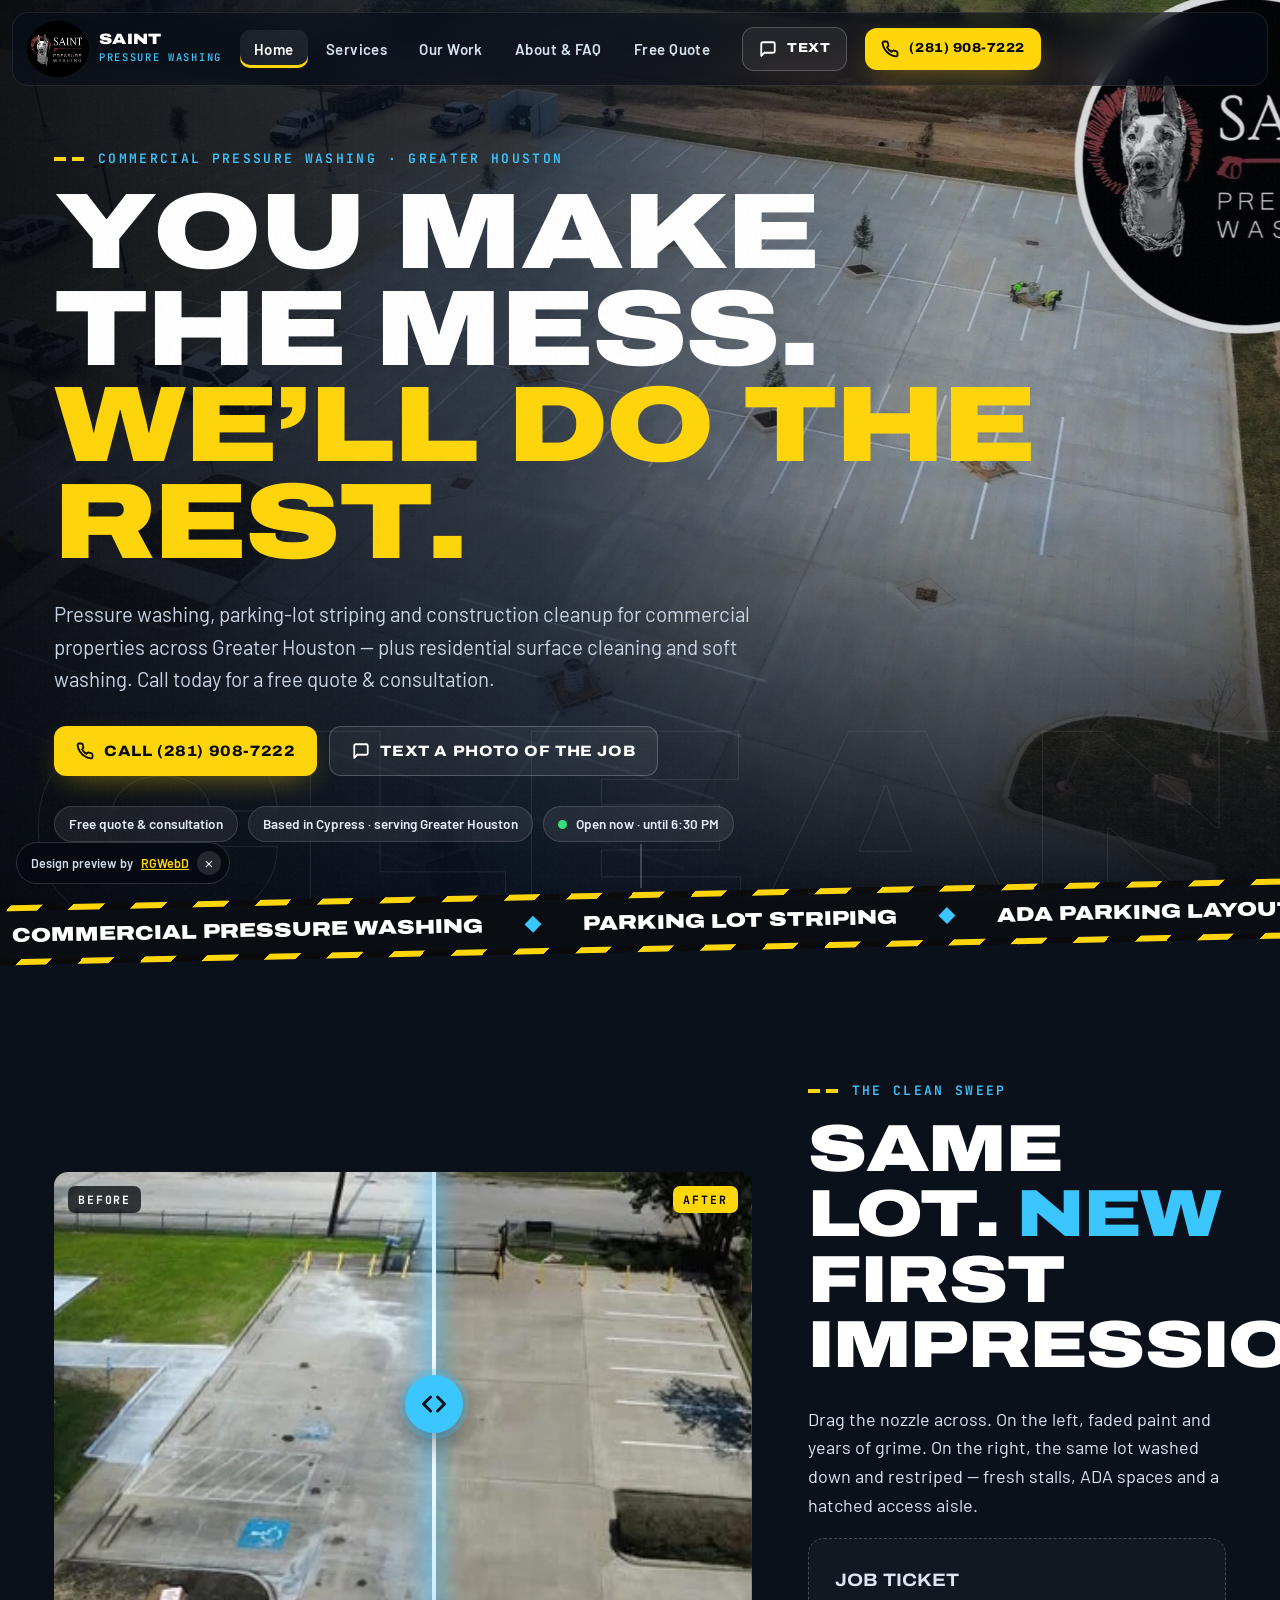
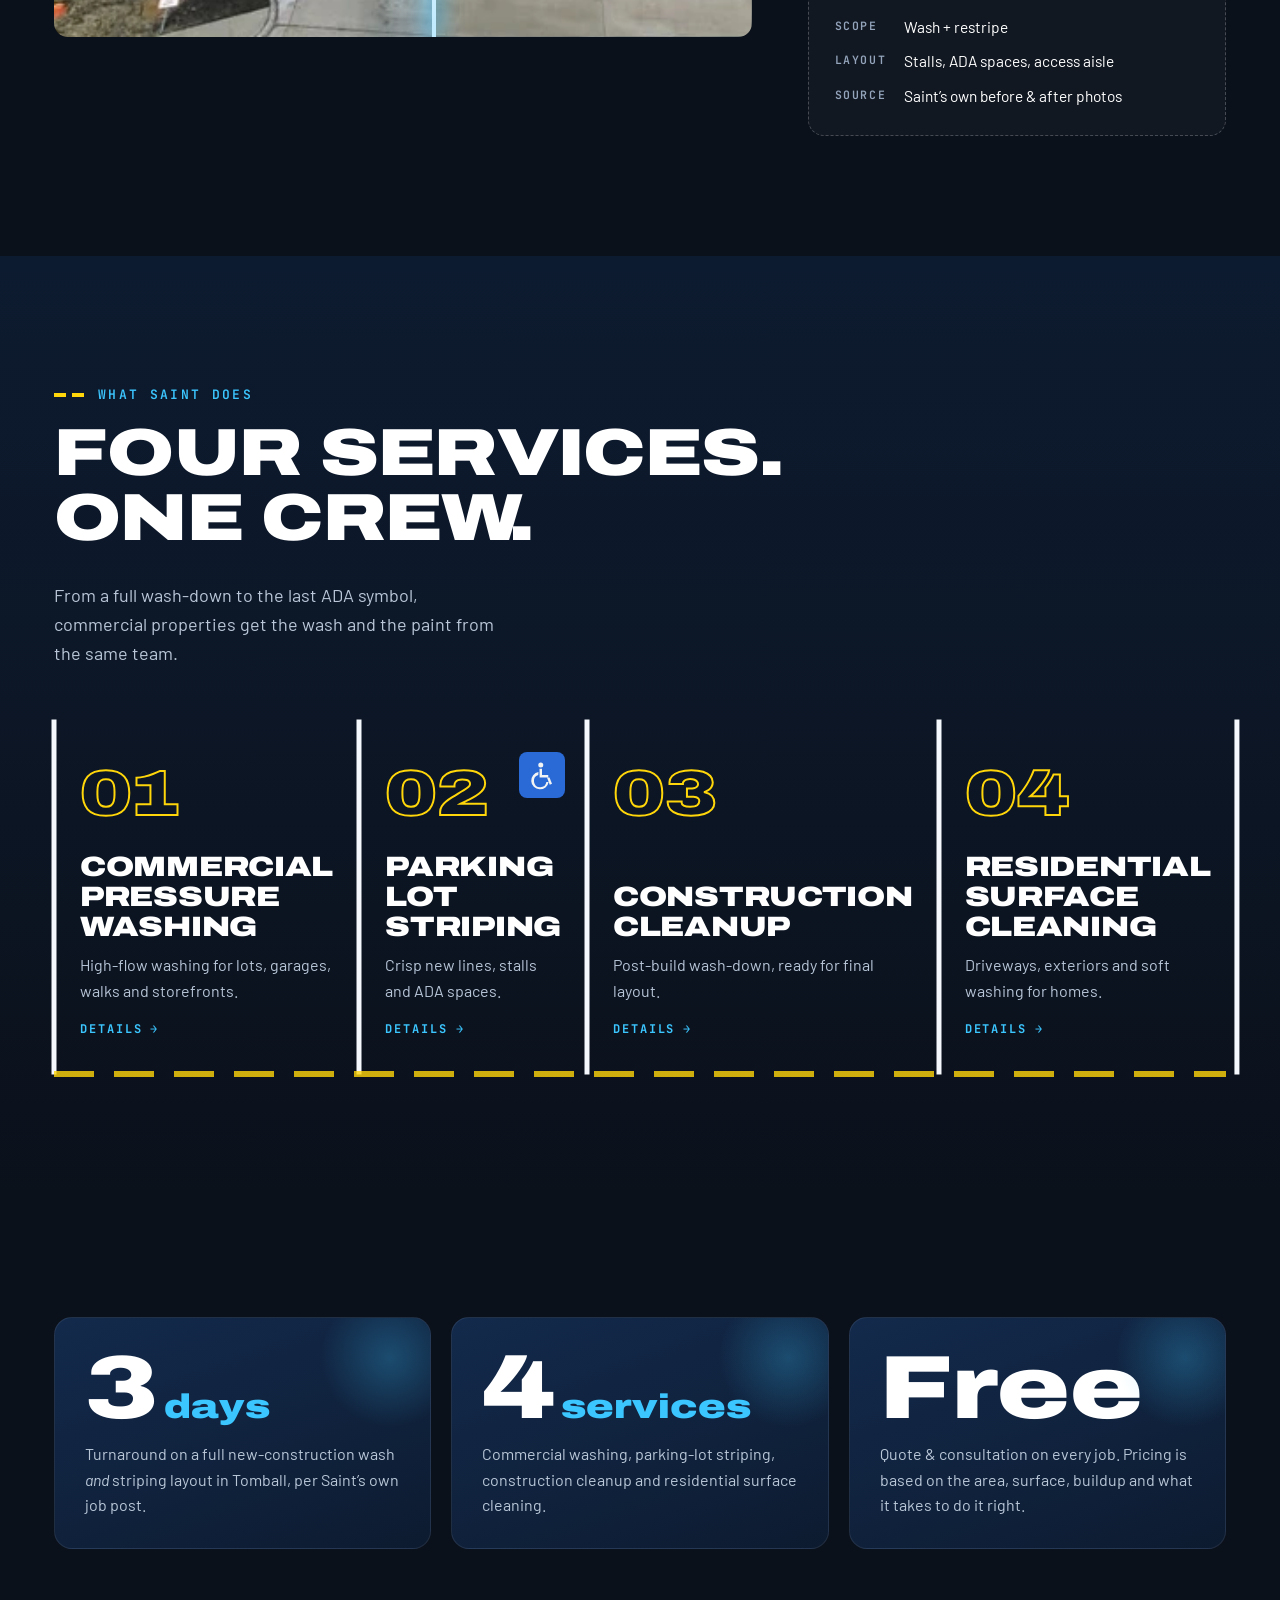
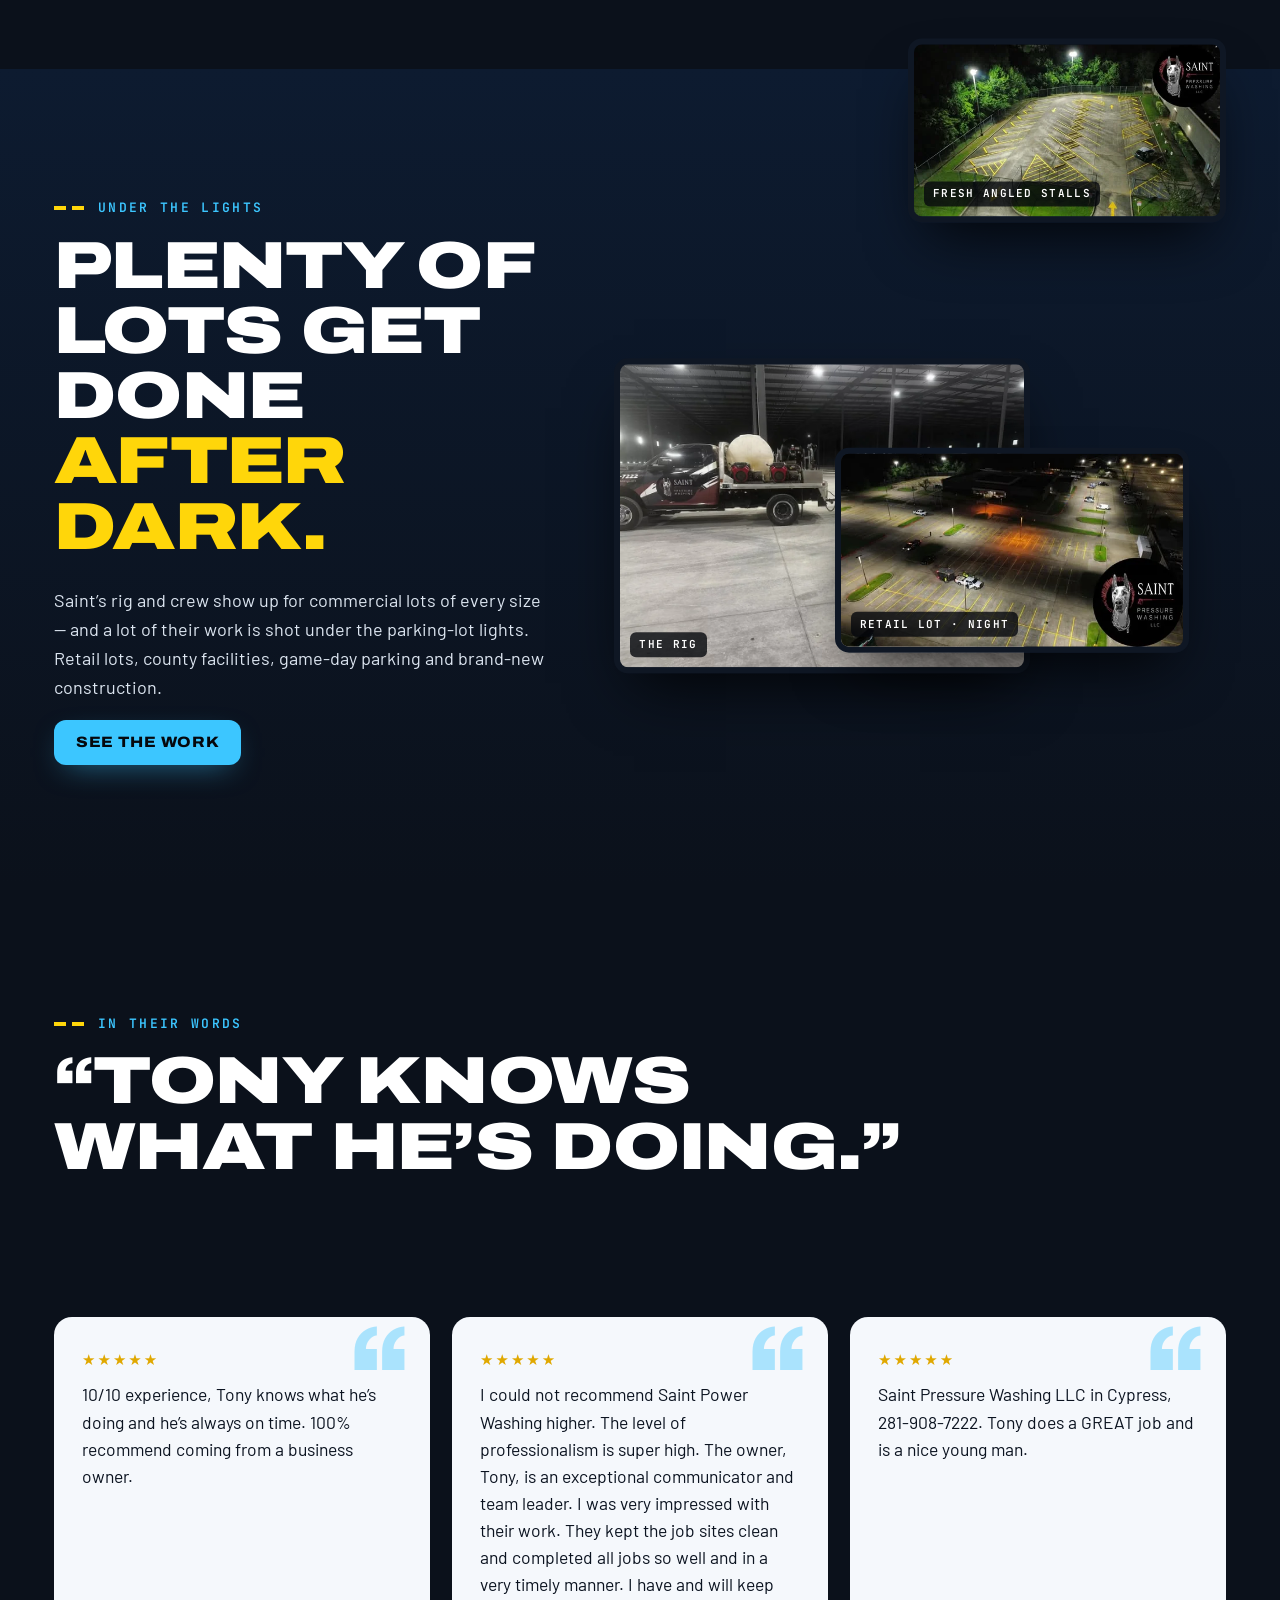
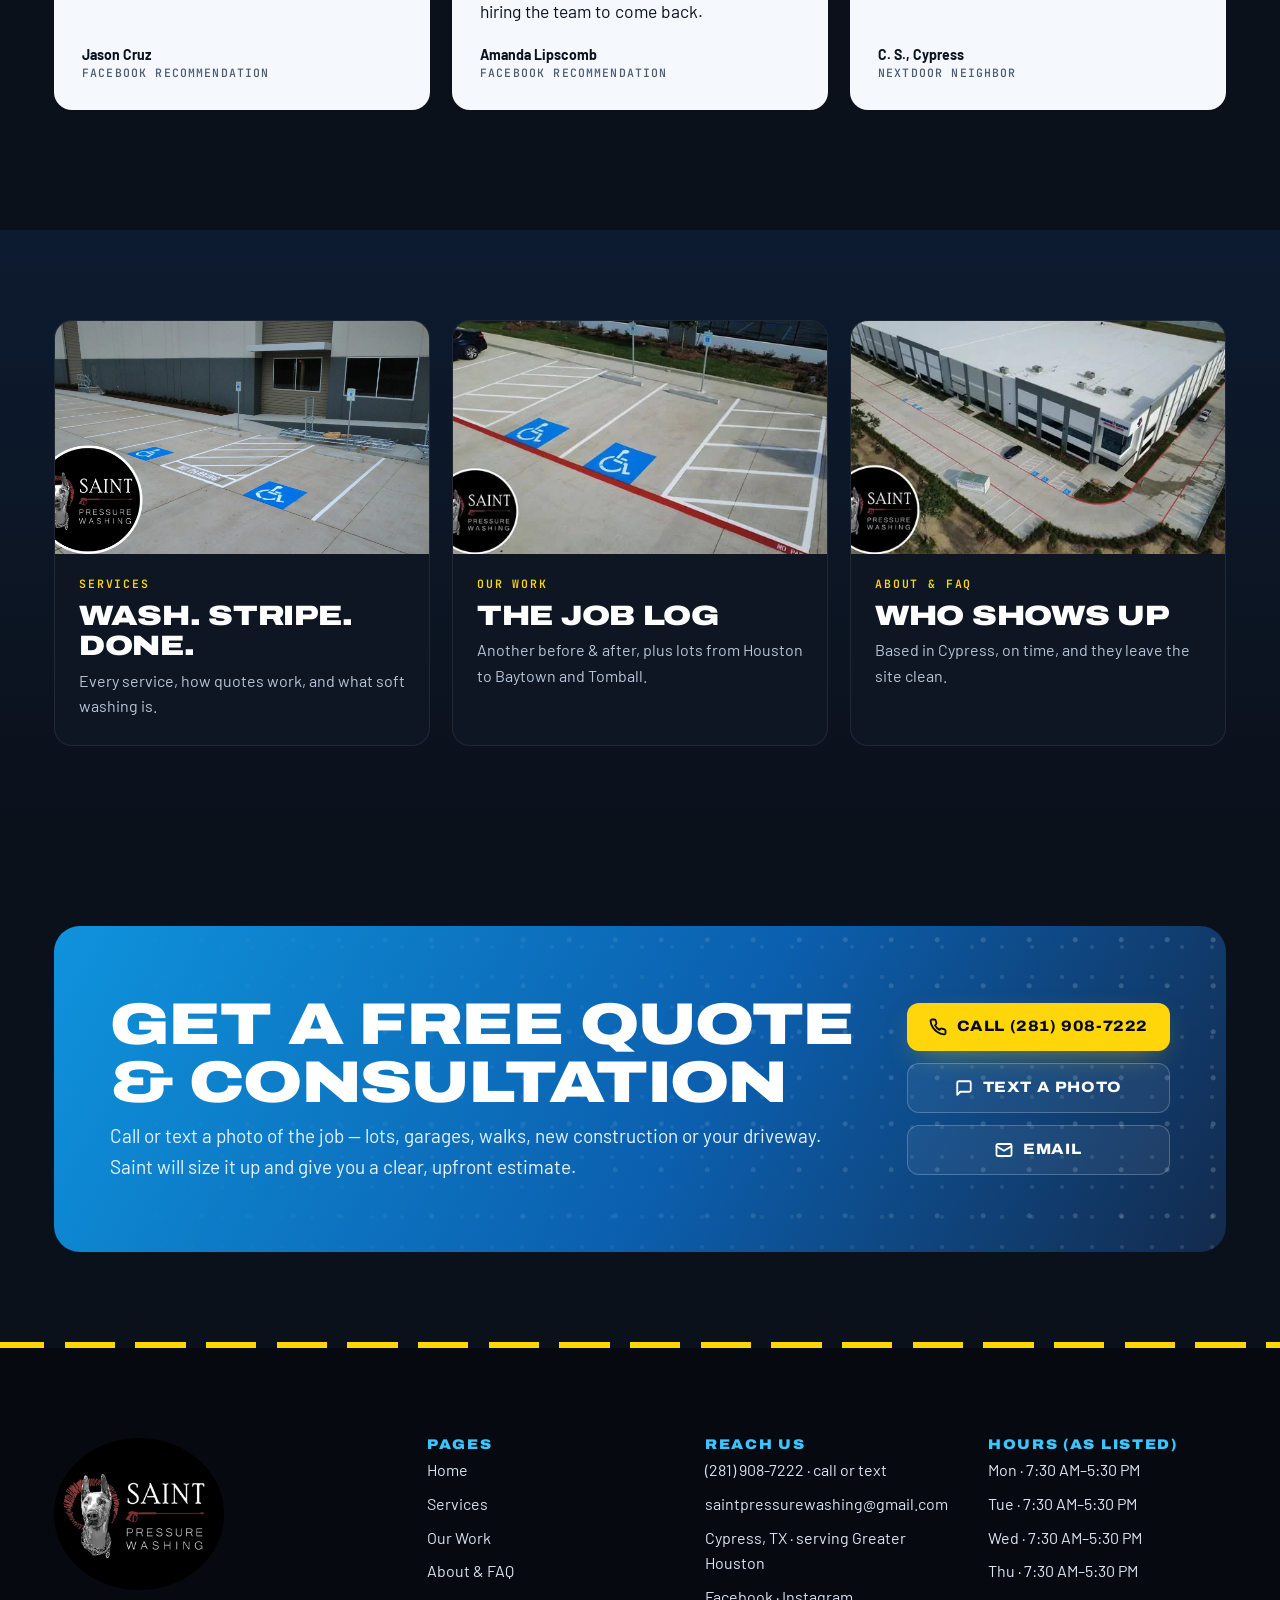
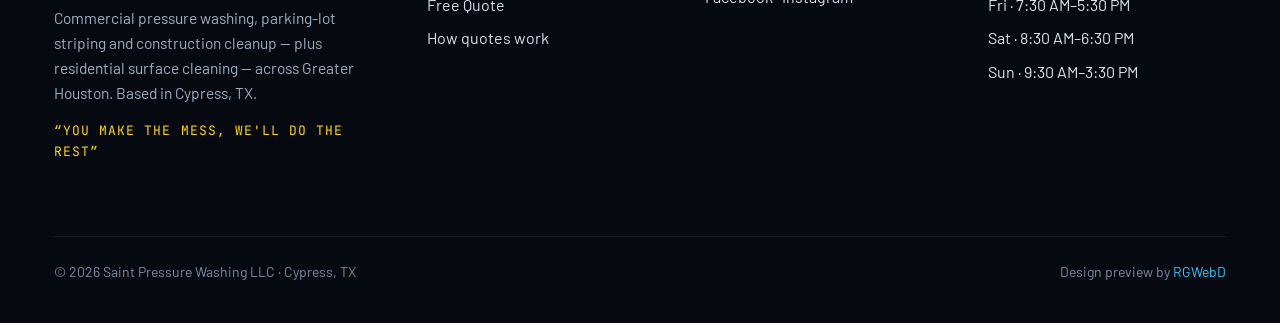
==== docs/index.html @ 238d4d47 "Saint Pressure Washing demo: generator, assets, first build" ====
<!doctype html><html lang="en" class="no-js"><head>
<meta charset="utf-8"><meta name="viewport" content="width=device-width,initial-scale=1,viewport-fit=cover">
<title>Saint Pressure Washing LLC | Commercial Pressure Washing &amp; Striping, Houston TX</title><meta name="description" content="Commercial pressure washing, parking lot striping, ADA layout and construction cleanup across Greater Houston — plus residential surface cleaning. Based in Cypress. Free quotes: (281) 908-7222.">
<link rel="canonical" href="https://rgwebd.github.io/saintpressurewashing/"><meta name="theme-color" content="#06090f">
<meta property="og:type" content="website"><meta property="og:site_name" content="Saint Pressure Washing LLC"><meta property="og:title" content="Saint Pressure Washing LLC | Commercial Pressure Washing &amp; Striping, Houston TX"><meta property="og:description" content="Commercial pressure washing, parking lot striping, ADA layout and construction cleanup across Greater Houston — plus residential surface cleaning. Based in Cypress. Free quotes: (281) 908-7222."><meta property="og:url" content="https://rgwebd.github.io/saintpressurewashing/"><meta property="og:image" content="https://rgwebd.github.io/saintpressurewashing/og.jpg"><meta property="og:image:width" content="1200"><meta property="og:image:height" content="630">
<meta name="twitter:card" content="summary_large_image"><meta name="twitter:title" content="Saint Pressure Washing LLC | Commercial Pressure Washing &amp; Striping, Houston TX"><meta name="twitter:description" content="Commercial pressure washing, parking lot striping, ADA layout and construction cleanup across Greater Houston — plus residential surface cleaning. Based in Cypress. Free quotes: (281) 908-7222."><meta name="twitter:image" content="https://rgwebd.github.io/saintpressurewashing/og.jpg">
<link rel="icon" href="brand/favicon.ico" sizes="any"><link rel="icon" type="image/png" sizes="32x32" href="brand/favicon-32.png"><link rel="icon" type="image/png" sizes="192x192" href="brand/favicon-192.png"><link rel="apple-touch-icon" href="brand/favicon-180.png">
<link rel="preconnect" href="https://fonts.googleapis.com"><link rel="preconnect" href="https://fonts.gstatic.com" crossorigin>
<link href="https://fonts.googleapis.com/css2?family=Archivo:wdth,wght@112..125,700..900&family=Barlow:wght@400;500;600;700&family=JetBrains+Mono:wght@500;600;700;800&display=swap" rel="stylesheet">
<link rel="preload" as="image" href="img/hero-lot.webp" media="(min-width:601px)"><link rel="preload" as="image" href="img/hero-lot-m.webp" media="(max-width:600px)"><link rel="stylesheet" href="assets/site.css?v=1"><script type="application/ld+json">{"@context": "https://schema.org", "@type": "HomeAndConstructionBusiness", "@id": "https://rgwebd.github.io/saintpressurewashing/#business", "name": "Saint Pressure Washing LLC", "description": "Commercial pressure washing servicing the greater Houston area. Call today for a free quote & consultation!", "url": "https://rgwebd.github.io/saintpressurewashing/", "telephone": "+1-281-908-7222", "email": "saintpressurewashing@gmail.com", "slogan": "You make the mess, we'll do the rest", "image": "https://rgwebd.github.io/saintpressurewashing/og.jpg", "logo": "https://rgwebd.github.io/saintpressurewashing/brand/logo-badge-1200.png", "address": {"@type": "PostalAddress", "addressLocality": "Cypress", "addressRegion": "TX", "addressCountry": "US"}, "areaServed": [{"@type": "City", "name": "Houston"}, {"@type": "City", "name": "Cypress"}, {"@type": "City", "name": "Baytown"}, {"@type": "City", "name": "Tomball"}, {"@type": "AdministrativeArea", "name": "Greater Houston"}], "openingHoursSpecification": [{"@type": "OpeningHoursSpecification", "dayOfWeek": ["Monday", "Tuesday", "Wednesday", "Thursday", "Friday"], "opens": "07:30", "closes": "17:30"}, {"@type": "OpeningHoursSpecification", "dayOfWeek": ["Saturday"], "opens": "08:30", "closes": "18:30"}, {"@type": "OpeningHoursSpecification", "dayOfWeek": ["Sunday"], "opens": "09:30", "closes": "15:30"}], "sameAs": ["https://www.facebook.com/SaintPressureWashingLLC", "https://www.instagram.com/saintpressurewashing/", "https://saintpressurewashing.com", "https://nextdoor.com/pages/saint-pressure-washing-llc-cypress-tx/"], "hasOfferCatalog": {"@type": "OfferCatalog", "name": "Services", "itemListElement": [{"@type": "Offer", "itemOffered": {"@type": "Service", "name": "Commercial Pressure Washing", "description": "Commercial pressure washing uses specialized high-flow equipment at the right pressure to remove dirt, algae stains and contaminants — keeping a property clean, safe and professional-looking."}}, {"@type": "Offer", "itemOffered": {"@type": "Service", "name": "Parking Lot Striping", "description": "Parking lot striping applies clear, durable markings that improve traffic flow, maximize space and keep people safe. Proper striping boosts visibility, supports ADA compliance and keeps a property organized and professional."}}, {"@type": "Offer", "itemOffered": {"@type": "Service", "name": "Construction Cleanup", "description": "Post-construction cleaning removes the dust, debris and residue left after building or renovation work, so the site is safe, spotless and ready for the final ADA-compliant parking layout."}}, {"@type": "Offer", "itemOffered": {"@type": "Service", "name": "Residential Surface Cleaning", "description": "Residential pressure washing uses controlled high-pressure cleaning to remove dirt, mold and buildup from your home’s exterior — protecting surfaces and boosting curb appeal. For delicate surfaces, soft washing uses lower pressure with a cleaning agent."}}]}, "review": [{"@type": "Review", "author": {"@type": "Person", "name": "Jason Cruz"}, "reviewBody": "10/10 experience, Tony knows what he’s doing and he’s always on time. 100% recommend coming from a business owner.", "publisher": {"@type": "Organization", "name": "Facebook"}}, {"@type": "Review", "author": {"@type": "Person", "name": "Amanda Lipscomb"}, "reviewBody": "I could not recommend Saint Power Washing higher. The level of professionalism is super high. The owner, Tony, is an exceptional communicator and team leader. I was very impressed with their work. They kept the job sites clean and completed all jobs so well and in a very timely manner. I have and will keep hiring the team to come back.", "publisher": {"@type": "Organization", "name": "Facebook"}}, {"@type": "Review", "author": {"@type": "Person", "name": "C. S., Cypress"}, "reviewBody": "Saint Pressure Washing LLC in Cypress, 281-908-7222. Tony does a GREAT job and is a nice young man.", "publisher": {"@type": "Organization", "name": "Nextdoor"}}]}</script><script type="application/ld+json">{"@context": "https://schema.org", "@type": "BreadcrumbList", "itemListElement": [{"@type": "ListItem", "position": 1, "name": "Home", "item": "https://rgwebd.github.io/saintpressurewashing/"}]}</script>
</head><body>
<a class="skip" href="#main">Skip to content</a><div class="prog" aria-hidden="true"></div>
<header class="nav" role="banner">
<a class="brand" href="index.html" aria-label="Saint Pressure Washing LLC — home"><img src="brand/logo-badge-240.webp" width="240" height="215" alt="Saint Pressure Washing LLC logo"><span>Saint<small>Pressure Washing</small></span></a>
<nav aria-label="Main"><ul><li><a href="index.html" aria-current="page">Home</a></li><li><a href="services.html">Services</a></li><li><a href="work.html">Our Work</a></li><li><a href="about.html">About & FAQ</a></li><li><a href="contact.html">Free Quote</a></li></ul></nav>
<a class="btn ghost cta-n" href="sms:+12819087222"><svg viewBox="0 0 24 24" fill="none" stroke="currentColor" stroke-width="2.4" stroke-linecap="round" stroke-linejoin="round" aria-hidden="true"><path d="M21 15a2 2 0 0 1-2 2H7l-4 4V5a2 2 0 0 1 2-2h14a2 2 0 0 1 2 2z"/></svg>Text</a><a class="btn cta-n mag" href="tel:+12819087222"><svg viewBox="0 0 24 24" fill="none" stroke="currentColor" stroke-width="2.4" stroke-linecap="round" stroke-linejoin="round" aria-hidden="true"><path d="M22 16.9v3a2 2 0 0 1-2.2 2 19.8 19.8 0 0 1-8.6-3.1 19.5 19.5 0 0 1-6-6A19.8 19.8 0 0 1 2.1 4.2 2 2 0 0 1 4.1 2h3a2 2 0 0 1 2 1.7c.1.9.4 1.8.7 2.7a2 2 0 0 1-.5 2.1L8 9.8a16 16 0 0 0 6 6l1.3-1.3a2 2 0 0 1 2.1-.4c.9.3 1.8.6 2.7.7a2 2 0 0 1 1.7 2z"/></svg>(281) 908-7222</a>
<button class="burger" type="button" aria-label="Menu" aria-expanded="false" aria-controls="mmenu"><i></i><i></i><i></i></button>
</header>
<div class="mmenu" id="mmenu"><a class="ml" href="index.html">Home</a><a class="ml" href="services.html">Services</a><a class="ml" href="work.html">Our Work</a><a class="ml" href="about.html">About & FAQ</a><a class="ml" href="contact.html">Free Quote</a><div class="row"><a class="btn" href="tel:+12819087222"><svg viewBox="0 0 24 24" fill="none" stroke="currentColor" stroke-width="2.4" stroke-linecap="round" stroke-linejoin="round" aria-hidden="true"><path d="M22 16.9v3a2 2 0 0 1-2.2 2 19.8 19.8 0 0 1-8.6-3.1 19.5 19.5 0 0 1-6-6A19.8 19.8 0 0 1 2.1 4.2 2 2 0 0 1 4.1 2h3a2 2 0 0 1 2 1.7c.1.9.4 1.8.7 2.7a2 2 0 0 1-.5 2.1L8 9.8a16 16 0 0 0 6 6l1.3-1.3a2 2 0 0 1 2.1-.4c.9.3 1.8.6 2.7.7a2 2 0 0 1 1.7 2z"/></svg>Call (281) 908-7222</a><a class="btn ghost" href="sms:+12819087222"><svg viewBox="0 0 24 24" fill="none" stroke="currentColor" stroke-width="2.4" stroke-linecap="round" stroke-linejoin="round" aria-hidden="true"><path d="M21 15a2 2 0 0 1-2 2H7l-4 4V5a2 2 0 0 1 2-2h14a2 2 0 0 1 2 2z"/></svg>Text us</a></div></div>
<main id="main">
<div class="loader" aria-hidden="true"><svg viewBox="0 0 420 150"><line class="y" x1="10" y1="10" x2="10" y2="110" pathLength="1" style="animation-delay:0s"/><line x1="110" y1="10" x2="110" y2="110" pathLength="1" style="animation-delay:.12s"/><line x1="210" y1="10" x2="210" y2="110" pathLength="1" style="animation-delay:.24s"/><line x1="310" y1="10" x2="310" y2="110" pathLength="1" style="animation-delay:.36s"/><line class="y" x1="410" y1="10" x2="410" y2="110" pathLength="1" style="animation-delay:.48s"/><line class="y" x1="10" y1="110" x2="410" y2="110" pathLength="1" style="animation-delay:.6s"/><text x="210" y="146" text-anchor="middle">SAINT</text></svg></div>
<section class="hero" aria-label="Intro">
<div class="bg" aria-hidden="true"><div class="grime"><picture><source media="(max-width:600px)" srcset="img/hero-lot-m.webp"><img src="img/hero-lot.webp" width="2200" height="1238" alt="" fetchpriority="high"></picture></div>
<div class="clean"><picture><source media="(max-width:600px)" srcset="img/hero-lot-m.webp"><img src="img/hero-lot.webp" width="2200" height="1238" alt=""></picture></div><div class="washline"></div></div>
<div class="shade"></div><div class="bigtype" aria-hidden="true">CLEAN</div>
<div class="wrap in">
<span class="eyebrow">Commercial pressure washing · Greater Houston</span>
<h1 aria-label="You make the mess. We'll do the rest."><span class="jet" aria-hidden="true">You make</span><span class="jet" aria-hidden="true">the mess.</span><span class="jet y" aria-hidden="true">We’ll do the rest.</span></h1>
<p class="lede">Pressure washing, parking-lot striping and construction cleanup for commercial properties across Greater Houston — plus residential surface cleaning and soft washing. Call today for a free quote &amp; consultation.</p>
<div class="ctas"><a class="btn mag" href="tel:+12819087222"><svg viewBox="0 0 24 24" fill="none" stroke="currentColor" stroke-width="2.4" stroke-linecap="round" stroke-linejoin="round" aria-hidden="true"><path d="M22 16.9v3a2 2 0 0 1-2.2 2 19.8 19.8 0 0 1-8.6-3.1 19.5 19.5 0 0 1-6-6A19.8 19.8 0 0 1 2.1 4.2 2 2 0 0 1 4.1 2h3a2 2 0 0 1 2 1.7c.1.9.4 1.8.7 2.7a2 2 0 0 1-.5 2.1L8 9.8a16 16 0 0 0 6 6l1.3-1.3a2 2 0 0 1 2.1-.4c.9.3 1.8.6 2.7.7a2 2 0 0 1 1.7 2z"/></svg>Call (281) 908-7222</a><a class="btn ghost" href="sms:+12819087222"><svg viewBox="0 0 24 24" fill="none" stroke="currentColor" stroke-width="2.4" stroke-linecap="round" stroke-linejoin="round" aria-hidden="true"><path d="M21 15a2 2 0 0 1-2 2H7l-4 4V5a2 2 0 0 1 2-2h14a2 2 0 0 1 2 2z"/></svg>Text a photo of the job</a></div>
<div class="chips"><span class="chip">Free quote &amp; consultation</span><span class="chip">Based in Cypress · serving Greater Houston</span><span class="chip" data-live><span class="dot"></span><span class="t">Hours as listed</span></span></div>
</div><div class="scrollcue" aria-hidden="true"></div></section>
<div class="tape" aria-hidden="true"><div class="track"><div class="run"><span>Commercial pressure washing</span><span>Parking lot striping</span><span>ADA parking layout</span><span>Construction cleanup</span><span>Soft washing</span><span>Free quote & consultation</span></div><div class="run"><span>Commercial pressure washing</span><span>Parking lot striping</span><span>ADA parking layout</span><span>Construction cleanup</span><span>Soft washing</span><span>Free quote & consultation</span></div></div></div>

<section class="sec"><div class="wrap sweep">
<div class="rv"><div class="ba" style="--p:50%">
<img src="img/sweep-lot-before.webp" width="396" height="264" alt="Before: faded stalls and grimy concrete on a fenced lot" loading="lazy">
<img class="after" src="img/sweep-lot-after.webp" width="396" height="264" alt="After: the same lot washed, with crisp new white stalls, ADA spaces and a hatched aisle" loading="lazy">
<div class="spray" aria-hidden="true"></div><div class="bar" aria-hidden="true"></div><span class="knob" aria-hidden="true"><svg viewBox="0 0 24 24" fill="none" stroke="currentColor" stroke-width="2.6" stroke-linecap="round" stroke-linejoin="round" aria-hidden="true"><path d="m9 6-6 6 6 6M15 6l6 6-6 6"/></svg></span>
<span class="lab l">Before</span><span class="lab r">After</span>
<input type="range" min="0" max="100" value="50" step="1" aria-label="Drag to wash: slide to compare before and after">
</div></div>
<div class="rv d2"><span class="eyebrow">The clean sweep</span><h2>Same lot. <span class="b">New</span> first impression.</h2>
<p>Drag the nozzle across. On the left, faded paint and years of grime. On the right, the same lot washed down and restriped — fresh stalls, ADA spaces and a hatched access aisle.</p>
<div class="ticket"><strong style="font-family:var(--fd);font-stretch:112%;text-transform:uppercase">Job ticket</strong><dl><dt>Scope</dt><dd>Wash + restripe</dd><dt>Layout</dt><dd>Stalls, ADA spaces, access aisle</dd><dt>Source</dt><dd>Saint’s own before &amp; after photos</dd></dl></div>
</div></div></section>

<section class="sec alt"><div class="wrap"><div class="head"><div class="rv"><span class="eyebrow">What Saint does</span><h2>Four services. One crew.</h2></div><p class="rv d1">From a full wash-down to the last ADA symbol, commercial properties get the wash and the paint from the same team.</p></div>
<div class="stalls"><a class="stall" href="services.html#commercial-pressure-washing"><svg class="lines" aria-hidden="true" preserveAspectRatio="none"><line x1="0" y1="0" x2="0" y2="100%" pathLength="1"/></svg>
<span class="no">01</span><h3>Commercial Pressure Washing</h3><p>High-flow washing for lots, garages, walks and storefronts.</p><span class="go">Details</span></a><a class="stall ada" href="services.html#parking-lot-striping"><svg class="lines" aria-hidden="true" preserveAspectRatio="none"><line x1="0" y1="0" x2="0" y2="100%" pathLength="1"/></svg>
<span class="sym"><svg viewBox="0 0 24 24" fill="#fff" aria-hidden="true"><circle cx="11" cy="4" r="2"/><path d="M10 7h2v5h5v2h-6.9zM9.2 9.6 9 12a5 5 0 1 0 6.5 5.6l1.8 0A7 7 0 1 1 9.2 9.6z"/><path d="M16 14h2l2 5-1.8.7z"/></svg></span><span class="no">02</span><h3>Parking Lot Striping</h3><p>Crisp new lines, stalls and ADA spaces.</p><span class="go">Details</span></a><a class="stall" href="services.html#construction-cleanup"><svg class="lines" aria-hidden="true" preserveAspectRatio="none"><line x1="0" y1="0" x2="0" y2="100%" pathLength="1"/></svg>
<span class="no">03</span><h3>Construction Cleanup</h3><p>Post-build wash-down, ready for final layout.</p><span class="go">Details</span></a><a class="stall" href="services.html#residential-surface-cleaning"><svg class="lines" aria-hidden="true" preserveAspectRatio="none"><line x1="0" y1="0" x2="0" y2="100%" pathLength="1"/><line x1="100%" y1="0" x2="100%" y2="100%" pathLength="1"/></svg>
<span class="no">04</span><h3>Residential Surface Cleaning</h3><p>Driveways, exteriors and soft washing for homes.</p><span class="go">Details</span></a></div><div class="stallbar" aria-hidden="true"></div></div></section>

<section class="sec"><div class="wrap"><div class="nums">
<div class="num rv"><b><span data-count="3">3</span><small>days</small></b><p>Turnaround on a full new-construction wash <em>and</em> striping layout in Tomball, per Saint’s own job post.</p></div>
<div class="num rv d1"><b><span data-count="4">4</span><small>services</small></b><p>Commercial washing, parking-lot striping, construction cleanup and residential surface cleaning.</p></div>
<div class="num rv d2"><b>Free</b><p>Quote &amp; consultation on every job. Pricing is based on the area, surface, buildup and what it takes to do it right.</p></div>
</div></div></section>

<section class="sec alt"><div class="wrap night">
<div class="rv"><span class="eyebrow">Under the lights</span><h2>Plenty of lots get done <span class="y">after dark.</span></h2><p>Saint’s rig and crew show up for commercial lots of every size — and a lot of their work is shot under the parking-lot lights. Retail lots, county facilities, game-day parking and brand-new construction.</p>
<a class="btn water" href="work.html">See the work</a></div>
<div class="collage">
<figure class="c2 rv" data-px=".05"><img src="img/f05.webp" width="590" height="332" alt="Fenced lot at night with fresh yellow angled stalls" loading="lazy" decoding="async"><figcaption>Fresh angled stalls</figcaption></figure>
<figure class="c1 rv d1" data-px="-.04"><img src="img/rig-night.webp" width="960" height="720" alt="Saint’s flatbed rig with water tanks and equipment, parked on concrete at night" loading="lazy" decoding="async"><figcaption>The rig</figcaption></figure>
<figure class="c3 rv d2" data-px=".03"><img src="img/f01.webp" width="590" height="332" alt="A large commercial lot under the lights at night, newly striped in yellow" loading="lazy" decoding="async"><figcaption>Retail lot · night</figcaption></figure>
</div></div></section>

<section class="sec"><div class="wrap"><div class="head"><div class="rv"><span class="eyebrow">In their words</span><h2>“Tony knows what he’s doing.”</h2></div><p class="rv d1">Word for word from Saint’s Facebook recommendations and a Cypress neighbor on Nextdoor.</p></div><div class="quotes"><figure class="quote rv d0"><div class="st" aria-hidden="true">★★★★★</div><blockquote>10/10 experience, Tony knows what he’s doing and he’s always on time. 100% recommend coming from a business owner.</blockquote><figcaption>Jason Cruz<span>Facebook recommendation</span></figcaption></figure><figure class="quote rv d1"><div class="st" aria-hidden="true">★★★★★</div><blockquote>I could not recommend Saint Power Washing higher. The level of professionalism is super high. The owner, Tony, is an exceptional communicator and team leader. I was very impressed with their work. They kept the job sites clean and completed all jobs so well and in a very timely manner. I have and will keep hiring the team to come back.</blockquote><figcaption>Amanda Lipscomb<span>Facebook recommendation</span></figcaption></figure><figure class="quote rv d2"><div class="st" aria-hidden="true">★★★★★</div><blockquote>Saint Pressure Washing LLC in Cypress, 281-908-7222. Tony does a GREAT job and is a nice young man.</blockquote><figcaption>C. S., Cypress<span>Nextdoor neighbor</span></figcaption></figure></div></div></section>

<section class="sec tight alt"><div class="wrap"><div class="teasers">
<a class="tcard tilt rv" href="services.html"><div class="ph"><img src="img/ada-stripes.webp" width="1600" height="900" alt="Fresh ADA parking layout" loading="lazy" decoding="async"></div><div class="tx"><span class="k">Services</span><h3>Wash. Stripe. Done.</h3><p>Every service, how quotes work, and what soft washing is.</p></div></a>
<a class="tcard tilt rv d1" href="work.html"><div class="ph"><img src="img/f17.webp" width="590" height="331" alt="ADA spaces and fire lane from above" loading="lazy" decoding="async"></div><div class="tx"><span class="k">Our work</span><h3>The job log</h3><p>Another before &amp; after, plus lots from Houston to Baytown and Tomball.</p></div></a>
<a class="tcard tilt rv d2" href="about.html"><div class="ph"><img src="img/f16.webp" width="590" height="331" alt="Aerial view of a new warehouse lot with fresh striping" loading="lazy" decoding="async"></div><div class="tx"><span class="k">About &amp; FAQ</span><h3>Who shows up</h3><p>Based in Cypress, on time, and they leave the site clean.</p></div></a>
</div></div></section>
<section class="sec tight"><div class="wrap"><div class="cta rv"><div class="drops" aria-hidden="true"></div>
<div><h2>Get a free quote & consultation</h2><p>Call or text a photo of the job — lots, garages, walks, new construction or your driveway. Saint will size it up and give you a clear, upfront estimate.</p></div>
<div class="ctas"><a class="btn mag" href="tel:+12819087222"><svg viewBox="0 0 24 24" fill="none" stroke="currentColor" stroke-width="2.4" stroke-linecap="round" stroke-linejoin="round" aria-hidden="true"><path d="M22 16.9v3a2 2 0 0 1-2.2 2 19.8 19.8 0 0 1-8.6-3.1 19.5 19.5 0 0 1-6-6A19.8 19.8 0 0 1 2.1 4.2 2 2 0 0 1 4.1 2h3a2 2 0 0 1 2 1.7c.1.9.4 1.8.7 2.7a2 2 0 0 1-.5 2.1L8 9.8a16 16 0 0 0 6 6l1.3-1.3a2 2 0 0 1 2.1-.4c.9.3 1.8.6 2.7.7a2 2 0 0 1 1.7 2z"/></svg>Call (281) 908-7222</a><a class="btn ghost" href="sms:+12819087222"><svg viewBox="0 0 24 24" fill="none" stroke="currentColor" stroke-width="2.4" stroke-linecap="round" stroke-linejoin="round" aria-hidden="true"><path d="M21 15a2 2 0 0 1-2 2H7l-4 4V5a2 2 0 0 1 2-2h14a2 2 0 0 1 2 2z"/></svg>Text a photo</a><a class="btn ghost" href="mailto:saintpressurewashing@gmail.com?subject=Free%20quote%20request"><svg viewBox="0 0 24 24" fill="none" stroke="currentColor" stroke-width="2.4" stroke-linecap="round" stroke-linejoin="round" aria-hidden="true"><rect x="2" y="4" width="20" height="16" rx="2"/><path d="m22 7-10 6L2 7"/></svg>Email</a></div>
</div></div></section></main>
<footer><div class="wrap"><div class="fgrid">
<div><img class="flogo" src="brand/logo-badge-520.webp" width="520" height="466" alt="Saint Pressure Washing LLC logo" loading="lazy"><p>Commercial pressure washing, parking-lot striping and construction cleanup — plus residential surface cleaning — across Greater Houston. Based in Cypress, TX.</p><p class="y" style="font-family:var(--fm);font-size:13px;letter-spacing:.08em;text-transform:uppercase">“You make the mess, we&#x27;ll do the rest”</p></div>
<div><h4>Pages</h4><ul><li><a href="index.html">Home</a></li><li><a href="services.html">Services</a></li><li><a href="work.html">Our Work</a></li><li><a href="about.html">About & FAQ</a></li><li><a href="contact.html">Free Quote</a></li><li><a href="services.html#process">How quotes work</a></li></ul></div>
<div><h4>Reach us</h4><ul><li><a href="tel:+12819087222">(281) 908-7222</a> · call or text</li><li><a href="mailto:saintpressurewashing@gmail.com">saintpressurewashing@gmail.com</a></li><li>Cypress, TX · serving Greater Houston</li><li><a href="https://www.facebook.com/SaintPressureWashingLLC" target="_blank" rel="noopener">Facebook</a> · <a href="https://www.instagram.com/saintpressurewashing/" target="_blank" rel="noopener">Instagram</a></li></ul></div>
<div><h4>Hours (as listed)</h4><ul><li>Mon · 7:30 AM–5:30 PM</li><li>Tue · 7:30 AM–5:30 PM</li><li>Wed · 7:30 AM–5:30 PM</li><li>Thu · 7:30 AM–5:30 PM</li><li>Fri · 7:30 AM–5:30 PM</li><li>Sat · 8:30 AM–6:30 PM</li><li>Sun · 9:30 AM–3:30 PM</li></ul></div>
</div><div class="fbase"><span>© 2026 Saint Pressure Washing LLC · Cypress, TX</span><span>Design preview by <a href="https://github.com/RGWebD" target="_blank" rel="noopener">RGWebD</a></span></div></div></footer>
<div class="mbar" role="region" aria-label="Quick contact"><a class="btn" href="tel:+12819087222"><svg viewBox="0 0 24 24" fill="none" stroke="currentColor" stroke-width="2.4" stroke-linecap="round" stroke-linejoin="round" aria-hidden="true"><path d="M22 16.9v3a2 2 0 0 1-2.2 2 19.8 19.8 0 0 1-8.6-3.1 19.5 19.5 0 0 1-6-6A19.8 19.8 0 0 1 2.1 4.2 2 2 0 0 1 4.1 2h3a2 2 0 0 1 2 1.7c.1.9.4 1.8.7 2.7a2 2 0 0 1-.5 2.1L8 9.8a16 16 0 0 0 6 6l1.3-1.3a2 2 0 0 1 2.1-.4c.9.3 1.8.6 2.7.7a2 2 0 0 1 1.7 2z"/></svg>Call</a><a class="btn water" href="sms:+12819087222"><svg viewBox="0 0 24 24" fill="none" stroke="currentColor" stroke-width="2.4" stroke-linecap="round" stroke-linejoin="round" aria-hidden="true"><path d="M21 15a2 2 0 0 1-2 2H7l-4 4V5a2 2 0 0 1 2-2h14a2 2 0 0 1 2 2z"/></svg>Text a photo</a></div>
<div class="pill" role="note">Design preview by <a href="https://github.com/RGWebD" target="_blank" rel="noopener">RGWebD</a><button type="button" aria-label="Dismiss preview note">×</button></div>
<script>window.SPW_HOURS={"mo": [450, 1050], "tu": [450, 1050], "we": [450, 1050], "th": [450, 1050], "fr": [450, 1050], "sa": [510, 1110], "su": [570, 930]};</script>
<script src="assets/site.js?v=1" defer></script>
</body></html>
---- docs/assets/site.css ----
/* Saint Pressure Washing — demo by RGWebD. Asphalt / water-blue / striping-yellow */
:root{--ink:#06090f;--asph:#0b111b;--navy:#0d1b30;--navy2:#132a4c;--steel:#24364f;--water:#3cc6ff;--water2:#0f93dc;--mist:#bfeaff;--stripe:#ffd60a;--paint:#f5f8fc;--ada:#2b6fe0;--ox:#9b2f3a;--mute:#93a4bb;--txt:#dce5f0;
--fd:'Archivo',system-ui,sans-serif;--fb:'Barlow',system-ui,sans-serif;--fm:'JetBrains Mono',ui-monospace,monospace;--r:18px;--wrap:1220px}
*{box-sizing:border-box}html{scroll-behavior:smooth;-webkit-text-size-adjust:100%}
body{margin:0;background:var(--asph);color:var(--txt);font:400 18px/1.6 var(--fb);overflow-x:hidden}
img{max-width:100%;display:block;height:auto}a{color:inherit}
.wrap{max-width:var(--wrap);margin:0 auto;padding:0 24px}
.sr{position:absolute;width:1px;height:1px;overflow:hidden;clip:rect(0 0 0 0);white-space:nowrap}
.skip{position:absolute;left:-999px;top:8px;z-index:200;background:var(--stripe);color:#000;padding:10px 16px;border-radius:8px;font-weight:700}.skip:focus{left:8px}
:focus-visible{outline:3px solid var(--stripe);outline-offset:3px}
h1,h2,h3,h4{font-family:var(--fd);font-stretch:125%;font-weight:900;line-height:.98;letter-spacing:-.01em;margin:0 0 .4em;color:#fff;text-transform:uppercase}
h2{font-size:clamp(34px,5.2vw,68px)}h3{font-size:clamp(22px,2.2vw,28px);line-height:1.08}
p{margin:0 0 1em}
.eyebrow{font:600 13px/1.2 var(--fm);letter-spacing:.18em;text-transform:uppercase;color:var(--water);display:inline-flex;align-items:center;gap:10px;margin-bottom:18px}
.eyebrow:before{content:"";width:34px;height:4px;background:repeating-linear-gradient(90deg,var(--stripe) 0 12px,transparent 12px 18px)}
.lede{font-size:clamp(18px,1.6vw,21px);color:#c9d6e6;max-width:60ch}
.y{color:var(--stripe)}.b{color:var(--water)}
/* grain */
body:after{content:"";position:fixed;inset:0;pointer-events:none;z-index:90;opacity:.06;background-image:url("data:image/svg+xml,%3Csvg xmlns='http://www.w3.org/2000/svg' width='160' height='160'%3E%3Cfilter id='n'%3E%3CfeTurbulence baseFrequency='.85' numOctaves='3' stitchTiles='stitch'/%3E%3C/filter%3E%3Crect width='100%25' height='100%25' filter='url(%23n)'/%3E%3C/svg%3E")}
/* progress */
.prog{position:fixed;left:0;top:0;height:3px;width:100%;transform-origin:0 50%;transform:scaleX(0);background:linear-gradient(90deg,var(--water2),var(--water),var(--stripe));z-index:120}
/* nav */
.nav{position:fixed;inset:12px 12px auto;z-index:100;display:flex;align-items:center;gap:18px;padding:8px 10px 8px 14px;border-radius:16px;background:rgba(8,14,24,.55);backdrop-filter:blur(14px) saturate(1.3);-webkit-backdrop-filter:blur(14px) saturate(1.3);border:1px solid rgba(255,255,255,.09);transition:background .3s}
.nav.solid{background:rgba(6,10,17,.88)}
.brand{display:flex;align-items:center;gap:10px;text-decoration:none;min-width:0}
.brand img{width:62px;height:auto}
.brand span{font:900 15px/1 var(--fd);font-stretch:125%;text-transform:uppercase;letter-spacing:.02em;color:#fff}
.brand small{display:block;font:500 10.5px/1.3 var(--fm);letter-spacing:.16em;color:var(--water);margin-top:4px}
.nav ul{display:flex;gap:4px;list-style:none;margin:0 0 0 auto;padding:0}
.nav ul a{display:block;padding:10px 14px;border-radius:10px;text-decoration:none;font:600 15px var(--fb);letter-spacing:.03em;color:#d7e2ef}
.nav ul a:hover,.nav ul a[aria-current]{background:rgba(255,255,255,.07);color:#fff}
.nav ul a[aria-current]{box-shadow:inset 0 -3px 0 var(--stripe)}
.btn{--bg:var(--stripe);--fg:#05080d;display:inline-flex;align-items:center;justify-content:center;gap:10px;padding:15px 22px;border-radius:12px;background:var(--bg);color:var(--fg);font:800 15px/1 var(--fd);font-stretch:112%;text-transform:uppercase;letter-spacing:.04em;text-decoration:none;border:0;cursor:pointer;transition:transform .25s cubic-bezier(.2,.8,.2,1),box-shadow .25s;box-shadow:0 10px 30px -12px rgba(255,214,10,.55);white-space:nowrap}
.btn:hover{box-shadow:0 14px 40px -10px rgba(255,214,10,.7)}
.btn svg{width:18px;height:18px;flex:none}
.btn.water{--bg:var(--water);box-shadow:0 10px 30px -12px rgba(60,198,255,.6)}
.btn.ghost{--bg:rgba(255,255,255,.06);--fg:#fff;border:1px solid rgba(255,255,255,.22);box-shadow:none}
.nav .btn{padding:12px 16px;font-size:13px}
.nav .btn.ghost{display:inline-flex}
.burger{display:none;margin-left:auto;width:46px;height:46px;border-radius:12px;border:1px solid rgba(255,255,255,.18);background:rgba(255,255,255,.05);cursor:pointer;position:relative}
.burger i{position:absolute;left:12px;right:12px;height:2px;background:#fff;transition:.3s}
.burger i:nth-child(1){top:16px}.burger i:nth-child(2){top:22px}.burger i:nth-child(3){top:28px}
.burger[aria-expanded=true] i:nth-child(1){top:22px;transform:rotate(45deg)}.burger[aria-expanded=true] i:nth-child(2){opacity:0}.burger[aria-expanded=true] i:nth-child(3){top:22px;transform:rotate(-45deg)}
.mmenu{position:fixed;inset:0;z-index:99;background:rgba(5,8,13,.97);display:flex;flex-direction:column;justify-content:center;padding:90px 28px 40px;visibility:hidden;opacity:0;transition:opacity .3s,visibility .3s}
.mmenu.open{visibility:visible;opacity:1}
.mmenu a.ml{font:900 34px/1.25 var(--fd);font-stretch:125%;text-transform:uppercase;color:#fff;text-decoration:none;padding:6px 0;border-bottom:1px solid rgba(255,255,255,.08)}
.mmenu .row{display:flex;gap:10px;margin-top:26px;flex-wrap:wrap}
/* hero (home) */
.hero{position:relative;min-height:100svh;display:flex;align-items:flex-end;overflow:hidden;background:var(--ink)}
.hero .bg{position:absolute;inset:0}
.hero .bg img{width:100%;height:100%;object-fit:cover;object-position:50% 60%;animation:kb 22s ease-out both}
.hero .bg .grime{position:absolute;inset:0;filter:grayscale(.85) sepia(.5) brightness(.45) contrast(1.1)}
.hero .bg .clean{position:absolute;inset:0;clip-path:inset(0 100% 0 0);animation:washpass 2.2s cubic-bezier(.7,0,.25,1) .5s forwards}
.hero .bg .clean img{animation:kb 22s ease-out both}
.hero .washline{position:absolute;top:-10%;bottom:-10%;width:140px;left:-140px;background:linear-gradient(90deg,transparent,rgba(191,234,255,.0) 30%,rgba(191,234,255,.55) 70%,rgba(255,255,255,.9) 82%,transparent);filter:blur(6px);mix-blend-mode:screen;animation:washbar 2.2s cubic-bezier(.7,0,.25,1) .5s forwards;pointer-events:none}
@keyframes washpass{to{clip-path:inset(0 0 0 0)}}
@keyframes washbar{0%{left:-140px;opacity:1}92%{opacity:1}100%{left:100%;opacity:0}}
@keyframes kb{from{transform:scale(1.14)}to{transform:scale(1.02)}}
.hero .shade{position:absolute;inset:0;background:linear-gradient(90deg,rgba(6,9,15,.92) 0%,rgba(8,18,34,.72) 42%,rgba(8,18,34,.15) 75%),linear-gradient(0deg,rgba(6,9,15,.95) 0%,transparent 45%)}
.hero .in{position:relative;z-index:2;width:100%;padding-top:140px;padding-bottom:64px}
.hero h1{font-size:clamp(46px,8.4vw,128px);line-height:.9;margin-bottom:26px;max-width:12ch}
.jet{display:block;position:relative;clip-path:inset(-10% 100% -10% 0)}
.ready .jet{animation:jetreveal 1.05s cubic-bezier(.65,0,.3,1) forwards}
.ready .jet:nth-child(2){animation-delay:.32s}.ready .jet:nth-child(3){animation-delay:.64s}
.jet:after{content:"";position:absolute;top:8%;bottom:8%;width:5px;right:100%;background:var(--mist);box-shadow:0 0 18px 6px rgba(60,198,255,.8),0 0 50px 12px rgba(60,198,255,.35);border-radius:4px;opacity:0}
.ready .jet:after{animation:nozzle 1.05s cubic-bezier(.65,0,.3,1) forwards;animation-delay:inherit}
@keyframes jetreveal{to{clip-path:inset(-10% -2% -10% 0)}}
@keyframes nozzle{0%{right:100%;opacity:1}90%{opacity:1}100%{right:-2%;opacity:0}}
.hero h1 .y{color:var(--stripe)}
.hero .lede{margin-bottom:30px}
.ctas{display:flex;gap:12px;flex-wrap:wrap}
.chips{display:flex;flex-wrap:wrap;gap:10px;margin-top:30px}
.chip{display:inline-flex;align-items:center;gap:9px;padding:9px 14px;border-radius:999px;background:rgba(255,255,255,.07);border:1px solid rgba(255,255,255,.14);font:600 13.5px/1.2 var(--fb);color:#e6eef7;backdrop-filter:blur(6px)}
.chip .dot{width:9px;height:9px;border-radius:50%;background:var(--mute)}
.chip.open .dot{background:#34e27a;box-shadow:0 0 0 0 rgba(52,226,122,.6);animation:pulse 1.8s infinite}
.chip.closed .dot{background:#ff6b5e}
@keyframes pulse{70%{box-shadow:0 0 0 9px rgba(52,226,122,0)}100%{box-shadow:0 0 0 0 rgba(52,226,122,0)}}
.hero .bigtype{position:absolute;right:-2vw;bottom:-3vw;font:900 22vw/0.8 var(--fd);font-stretch:125%;color:transparent;-webkit-text-stroke:1px rgba(255,255,255,.09);z-index:1;pointer-events:none;user-select:none}
.scrollcue{position:absolute;left:50%;bottom:18px;z-index:3;width:2px;height:44px;background:rgba(255,255,255,.2);overflow:hidden}
.scrollcue:after{content:"";position:absolute;left:0;top:-40%;width:100%;height:40%;background:var(--water);animation:drip 1.8s infinite}
@keyframes drip{to{top:110%}}
/* inner page hero (framed) */
.phero{position:relative;padding:150px 0 70px;background:radial-gradient(1100px 500px at 85% 0%,rgba(15,147,220,.22),transparent 60%),linear-gradient(180deg,var(--ink),var(--asph));overflow:hidden}
.phero .grid{display:grid;grid-template-columns:1.05fr .95fr;gap:56px;align-items:center}
.phero h1{font-size:clamp(42px,6vw,86px)}
.crumbs{font:500 12.5px var(--fm);letter-spacing:.12em;text-transform:uppercase;color:var(--mute);margin-bottom:22px}
.crumbs a{color:var(--water);text-decoration:none}
.frame{position:relative;border-radius:var(--r);padding:10px;background:linear-gradient(140deg,rgba(255,255,255,.16),rgba(255,255,255,.03));border:1px solid rgba(255,255,255,.12);box-shadow:0 40px 80px -30px rgba(0,0,0,.8)}
.frame img{border-radius:12px;width:100%}
.frame:before{content:"";position:absolute;left:-14px;top:22px;bottom:22px;width:6px;background:repeating-linear-gradient(180deg,var(--stripe) 0 22px,transparent 22px 34px);border-radius:3px}
.frame .tag{position:absolute;right:20px;bottom:20px;font:600 11.5px/1 var(--fm);letter-spacing:.14em;text-transform:uppercase;background:rgba(5,8,13,.78);color:#fff;padding:9px 11px;border-radius:8px;backdrop-filter:blur(6px)}
.phero .outline{position:absolute;left:-1vw;bottom:-2.6vw;font:900 15vw/.8 var(--fd);font-stretch:125%;color:transparent;-webkit-text-stroke:1px rgba(255,255,255,.06);pointer-events:none;white-space:nowrap}
/* marquee */
.tape{background:repeating-linear-gradient(-45deg,var(--stripe) 0 22px,#0a0a0a 22px 44px);padding:6px 0;transform:rotate(-1.2deg);margin:-14px -10px 0;position:relative;z-index:5}
.tape .track{background:#0a0d12;overflow:hidden;display:flex}
.tape .run{display:flex;flex:none;gap:0;animation:mq 34s linear infinite;padding:14px 0}
.tape span{font:900 20px/1 var(--fd);font-stretch:125%;text-transform:uppercase;color:#fff;padding:0 22px;white-space:nowrap;display:flex;align-items:center;gap:44px}
.tape span:after{content:"";width:12px;height:12px;background:var(--water);transform:rotate(45deg)}
@keyframes mq{to{transform:translateX(-100%)}}
section{position:relative}
.sec{padding:120px 0}
.sec.tight{padding:90px 0}
.sec.alt{background:linear-gradient(180deg,var(--navy),var(--asph))}
.head{display:flex;justify-content:space-between;align-items:flex-end;gap:30px;margin-bottom:50px;flex-wrap:wrap}
.head h2{margin:0;max-width:16ch}
.head p{max-width:46ch;margin:0;color:#b9c7d8}
/* sweep slider */
.sweep{display:grid;grid-template-columns:minmax(0,1.25fr) minmax(0,.75fr);gap:56px;align-items:center}
.ba{position:relative;aspect-ratio:3/2;border-radius:14px;overflow:hidden;user-select:none;touch-action:pan-y;--p:50%;background:#000;cursor:ew-resize}
.ba img{position:absolute;inset:0;width:100%;height:100%;object-fit:cover;pointer-events:none}
.ba .after{clip-path:inset(0 0 0 var(--p))}
.ba .bar{position:absolute;top:0;bottom:0;left:var(--p);width:4px;margin-left:-2px;background:linear-gradient(180deg,var(--mist),#fff,var(--mist));box-shadow:0 0 22px 4px rgba(60,198,255,.75)}
.ba .knob{position:absolute;top:50%;left:var(--p);width:58px;height:58px;margin:-29px 0 0 -29px;border-radius:50%;background:var(--water);display:grid;place-items:center;box-shadow:0 0 0 6px rgba(60,198,255,.25),0 10px 30px rgba(0,0,0,.5);border:0;cursor:ew-resize;color:#04121c}
.ba .knob svg{width:28px;height:28px}
.ba .spray{position:absolute;top:0;bottom:0;left:var(--p);width:60px;margin-left:-60px;background:linear-gradient(90deg,transparent,rgba(191,234,255,.28));pointer-events:none}
.ba .lab{position:absolute;top:14px;font:700 11.5px/1 var(--fm);letter-spacing:.16em;text-transform:uppercase;padding:8px 10px;border-radius:7px;background:rgba(5,8,13,.75);color:#fff}
.ba .lab.l{left:14px}.ba .lab.r{right:14px;background:var(--stripe);color:#000}
.ba input{position:absolute;inset:0;opacity:0;width:100%;height:100%;cursor:ew-resize;margin:0}
.ticket{border:1px dashed rgba(255,255,255,.22);border-radius:16px;padding:26px;background:rgba(255,255,255,.03)}
.ticket dl{display:grid;grid-template-columns:auto 1fr;gap:10px 18px;margin:20px 0 0;font-size:15.5px}
.ticket dt{font:600 11.5px/1.9 var(--fm);letter-spacing:.14em;text-transform:uppercase;color:var(--mute)}
.ticket dd{margin:0;color:#fff}
/* stalls (services) */
.stalls{display:grid;grid-template-columns:repeat(4,1fr);position:relative;border-top:4px solid transparent}
.stall{position:relative;padding:40px 26px 34px;min-height:330px;display:flex;flex-direction:column;text-decoration:none;color:inherit;transition:background .35s}
.stall:hover{background:rgba(255,255,255,.035)}
.stall svg.lines{position:absolute;inset:0;width:100%;height:100%;overflow:visible;pointer-events:none}
.stall svg.lines line{stroke:var(--paint);stroke-width:5;stroke-linecap:square;stroke-dasharray:1;stroke-dashoffset:1}
.stall.ada svg.lines line{stroke:var(--paint)}
.in .stall svg.lines line,.stalls.in svg.lines line{transition:stroke-dashoffset 1.1s cubic-bezier(.6,0,.2,1);stroke-dashoffset:0}
.stalls.in .stall:nth-child(2) line{transition-delay:.15s}.stalls.in .stall:nth-child(3) line{transition-delay:.3s}.stalls.in .stall:nth-child(4) line{transition-delay:.45s}
.stall .no{font:900 64px/1 var(--fd);font-stretch:125%;color:transparent;-webkit-text-stroke:2px var(--stripe);margin-bottom:auto}
.stall h3{margin:26px 0 10px}
.stall p{font-size:16px;color:#b7c5d7;margin:0 0 18px}
.stall .go{font:700 12px var(--fm);letter-spacing:.16em;text-transform:uppercase;color:var(--water);display:flex;gap:8px;align-items:center}
.stall .go:after{content:"→";transition:transform .3s}.stall:hover .go:after{transform:translateX(6px)}
.stall .sym{position:absolute;right:22px;top:30px;width:46px;height:46px;border-radius:8px;background:var(--ada);display:grid;place-items:center;opacity:.95}
.stall .sym svg{width:30px;height:30px}
.stallbar{height:6px;background:repeating-linear-gradient(90deg,var(--stripe) 0 40px,transparent 40px 60px);opacity:.8}
/* numbers */
.nums{display:grid;grid-template-columns:repeat(3,1fr);gap:20px}
.num{border-radius:18px;padding:30px;background:linear-gradient(160deg,var(--navy2),var(--navy));border:1px solid rgba(255,255,255,.08);position:relative;overflow:hidden}
.num b{display:block;font:900 clamp(64px,7vw,104px)/.9 var(--fd);font-stretch:125%;color:#fff}
.num b small{font-size:.38em;color:var(--water);margin-left:6px}
.num p{margin:12px 0 0;color:#b9c7d8;font-size:16px}
.num:after{content:"";position:absolute;right:-30px;top:-30px;width:140px;height:140px;border-radius:50%;background:radial-gradient(circle,rgba(60,198,255,.25),transparent 70%)}
/* night collage */
.night{display:grid;grid-template-columns:.9fr 1.1fr;gap:60px;align-items:center}
.collage{position:relative;height:560px}
.collage figure{position:absolute;margin:0;border-radius:14px;overflow:hidden;box-shadow:0 30px 60px -20px rgba(0,0,0,.85);border:6px solid #0f1724}
.collage .c1{left:0;top:40px;width:68%;z-index:2}
.collage .c2{right:0;top:0;width:52%;z-index:1;transform:rotate(3deg)}
.collage .c3{right:6%;bottom:0;width:58%;z-index:3;transform:rotate(-2.5deg)}
.collage figcaption{position:absolute;left:10px;bottom:10px;font:600 11px/1 var(--fm);letter-spacing:.12em;text-transform:uppercase;background:rgba(5,8,13,.8);padding:7px 9px;border-radius:6px;color:#fff}
/* reviews */
.quotes{display:grid;grid-template-columns:repeat(3,1fr);gap:22px}
.quote{margin:0;border-radius:18px;padding:30px 28px;background:var(--paint);color:#0b1320;position:relative;display:flex;flex-direction:column}
.quote:before{content:"“";position:absolute;right:20px;top:-8px;font:900 120px/1 var(--fd);color:var(--water);opacity:.4}
.quote blockquote{margin:0 0 20px;font-size:17.5px;line-height:1.55;flex:1}
.quote figcaption{font:700 14px var(--fb);display:flex;flex-direction:column;gap:2px}
.quote figcaption span{font:500 11.5px var(--fm);letter-spacing:.1em;text-transform:uppercase;color:#4a5b72}
.quote .st{color:#e0a800;letter-spacing:2px;font-size:15px;margin-bottom:10px}
/* teasers */
.teasers{display:grid;grid-template-columns:repeat(3,1fr);gap:22px}
.tcard{position:relative;border-radius:18px;overflow:hidden;text-decoration:none;color:#fff;background:#0e1624;border:1px solid rgba(255,255,255,.08);transform-style:preserve-3d;transition:transform .2s,box-shadow .3s;display:flex;flex-direction:column}
.tcard:hover{box-shadow:0 30px 60px -25px rgba(60,198,255,.4)}
.tcard .ph{aspect-ratio:16/10;overflow:hidden}
.tcard .ph img{width:100%;height:100%;object-fit:cover;transition:transform .8s}
.tcard:hover .ph img{transform:scale(1.06)}
.tcard .tx{padding:22px 24px 26px}
.tcard h3{margin:0 0 6px}
.tcard p{margin:0;color:#b7c5d7;font-size:16px}
.tcard .k{font:600 11.5px var(--fm);letter-spacing:.16em;text-transform:uppercase;color:var(--stripe);display:block;margin-bottom:10px}
/* cta band */
.cta{position:relative;overflow:hidden;border-radius:26px;padding:70px 56px;background:linear-gradient(120deg,var(--water2),#0b5fae 55%,var(--navy2));display:grid;grid-template-columns:1.3fr auto;gap:40px;align-items:center}
.cta h2{font-size:clamp(34px,4.6vw,62px);margin:0 0 10px}
.cta p{margin:0;color:#e3f4ff;font-size:19px}
.cta .ctas{flex-direction:column}
.cta .drops{position:absolute;inset:0;pointer-events:none;background:radial-gradient(circle at 20% 30%,rgba(255,255,255,.18) 0 2px,transparent 3px) 0 0/46px 46px,radial-gradient(circle at 60% 70%,rgba(255,255,255,.12) 0 1.5px,transparent 2.5px) 0 0/30px 30px;mask-image:linear-gradient(90deg,transparent,#000);animation:rain 6s linear infinite}
@keyframes rain{to{background-position:0 46px,0 60px}}
.cta>*{position:relative}
/* services page */
.svc{display:grid;grid-template-columns:1fr 1fr;gap:64px;align-items:center;padding:90px 0;border-top:1px solid rgba(255,255,255,.07)}
.svc:nth-of-type(even) .frame{order:2}
.svc .no{font:600 13px var(--fm);letter-spacing:.18em;color:var(--stripe);margin-bottom:14px;display:block}
.svc ul{list-style:none;padding:0;margin:20px 0 26px;display:grid;gap:10px}
.svc li{padding-left:30px;position:relative;color:#d2ddeb}
.svc li:before{content:"";position:absolute;left:0;top:.55em;width:18px;height:5px;background:var(--stripe)}
.svc .frame.portrait img{aspect-ratio:4/5;object-fit:cover}
.timeline{position:relative;display:grid;grid-template-columns:repeat(4,1fr);gap:24px;counter-reset:s;padding-top:50px}
.timeline:before{content:"";position:absolute;left:0;right:0;top:20px;height:6px;background:rgba(255,255,255,.08);border-radius:3px}
.timeline .fill{position:absolute;left:0;top:20px;height:6px;width:100%;background:repeating-linear-gradient(90deg,var(--stripe) 0 46px,transparent 46px 62px);transform:scaleX(var(--t,0));transform-origin:0 50%;border-radius:3px}
.step{position:relative}
.step:before{counter-increment:s;content:"0" counter(s);position:absolute;top:-50px;left:0;width:46px;height:46px;border-radius:50%;background:var(--asph);border:3px solid var(--water);display:grid;place-items:center;font:800 15px var(--fm);color:#fff}
.step h3{margin-top:22px;font-size:21px}
.step p{font-size:16px;color:#b9c7d8}
.note{border-left:5px solid var(--water);padding:22px 26px;background:rgba(60,198,255,.06);border-radius:0 14px 14px 0}
/* work page */
.log{display:grid;grid-template-columns:repeat(2,1fr);gap:22px}
.logc{border-radius:16px;padding:26px 26px 22px;background:#0f1828;border:1px solid rgba(255,255,255,.08);position:relative}
.logc q{display:block;font:600 19px/1.45 var(--fb);color:#fff;quotes:"“" "”";margin-bottom:16px}
.logc .loc{font:600 11.5px var(--fm);letter-spacing:.14em;text-transform:uppercase;color:var(--water)}
.logc:before{content:"";position:absolute;left:26px;top:-3px;width:60px;height:6px;background:var(--stripe);border-radius:3px}
.filters{display:flex;gap:8px;flex-wrap:wrap;margin-bottom:26px}
.filters button{font:700 13px var(--fm);letter-spacing:.1em;text-transform:uppercase;padding:11px 16px;border-radius:10px;border:1px solid rgba(255,255,255,.18);background:transparent;color:#d6e1ee;cursor:pointer}
.filters button[aria-pressed=true]{background:var(--stripe);color:#000;border-color:var(--stripe)}
.gal{columns:3;column-gap:16px}
.gal button{display:block;width:100%;margin:0 0 16px;padding:0;border:0;border-radius:12px;overflow:hidden;cursor:zoom-in;background:#000;break-inside:avoid;position:relative}
.gal button img{width:100%;transition:transform .6s,opacity .4s}
.gal button:hover img{transform:scale(1.04)}
.gal button span{position:absolute;left:10px;bottom:10px;font:600 11px var(--fm);letter-spacing:.1em;text-transform:uppercase;background:rgba(5,8,13,.8);color:#fff;padding:6px 8px;border-radius:6px;opacity:0;transition:opacity .3s}
.gal button:hover span,.gal button:focus-visible span{opacity:1}
.gal button.hide{display:none}
.areas{display:flex;flex-wrap:wrap;gap:10px}
.areas li{list-style:none;padding:12px 16px;border-radius:10px;background:#101a2b;border:1px solid rgba(255,255,255,.1);font:700 15px var(--fb)}
.areas{padding:0;margin:0}
.lbx{position:fixed;inset:0;z-index:150;background:rgba(3,5,9,.94);display:none;align-items:center;justify-content:center;padding:60px 70px}
.lbx.open{display:flex}
.lbx img{max-height:84vh;max-width:100%;border-radius:10px;box-shadow:0 30px 80px rgba(0,0,0,.6)}
.lbx p{position:absolute;left:0;right:0;bottom:16px;text-align:center;font:500 14px var(--fm);color:#c6d3e3;margin:0;padding:0 20px}
.lbx button{position:absolute;width:52px;height:52px;border-radius:50%;border:1px solid rgba(255,255,255,.25);background:rgba(255,255,255,.06);color:#fff;font-size:24px;cursor:pointer}
.lbx .x{top:16px;right:16px}.lbx .pv{left:12px;top:50%;margin-top:-26px}.lbx .nx{right:12px;top:50%;margin-top:-26px}
/* about */
.vals{display:grid;grid-template-columns:repeat(4,1fr);gap:18px}
.val{padding:26px 22px;border-radius:16px;background:#0f1828;border:1px solid rgba(255,255,255,.08)}
.val b{display:block;font:900 22px/1.05 var(--fd);font-stretch:125%;text-transform:uppercase;color:#fff;margin-bottom:10px}
.val p{margin:0;font-size:15.5px;color:#b9c7d8}
.val i{display:block;font:600 11px var(--fm);letter-spacing:.12em;text-transform:uppercase;color:var(--water);margin-top:12px;font-style:normal}
.faq details{border-bottom:1px solid rgba(255,255,255,.1);padding:4px 0}
.faq summary{cursor:pointer;list-style:none;padding:22px 50px 22px 0;font:800 20px/1.25 var(--fd);font-stretch:112%;color:#fff;position:relative}
.faq summary::-webkit-details-marker{display:none}
.faq summary:after{content:"+";position:absolute;right:6px;top:16px;font:400 32px var(--fb);color:var(--stripe);transition:transform .3s}
.faq details[open] summary:after{transform:rotate(45deg)}
.faq details p{color:#c3d0e0;max-width:75ch;padding-bottom:16px}
.two{display:grid;grid-template-columns:1fr 1fr;gap:60px;align-items:start}
/* contact */
.ways{display:grid;grid-template-columns:repeat(3,1fr);gap:18px}
.way{display:block;padding:28px;border-radius:18px;text-decoration:none;background:#0f1828;border:1px solid rgba(255,255,255,.1);transition:transform .3s,border-color .3s}
.way:hover{transform:translateY(-4px);border-color:var(--water)}
.way small{font:600 11.5px var(--fm);letter-spacing:.14em;text-transform:uppercase;color:var(--water)}
.way b{display:block;font:900 clamp(20px,2vw,26px)/1.15 var(--fd);font-stretch:112%;color:#fff;margin:10px 0 6px;word-break:break-word}
.way span{color:#b7c5d7;font-size:15.5px}
.qform{display:grid;grid-template-columns:1fr 1fr;gap:16px;padding:34px;border-radius:20px;background:var(--paint);color:#0b1320}
.qform h3{grid-column:1/-1;color:#0b1320;margin:0}
.qform label{display:flex;flex-direction:column;gap:6px;font:700 13px var(--fm);letter-spacing:.06em;text-transform:uppercase;color:#334256}
.qform .full{grid-column:1/-1}
.qform input,.qform select,.qform textarea{font:500 17px var(--fb);padding:13px 14px;border-radius:10px;border:2px solid #cfd8e3;background:#fff;color:#0b1320;width:100%}
.qform input:focus,.qform select:focus,.qform textarea:focus{border-color:var(--water2);outline:none}
.qform .ctas{grid-column:1/-1}
.qform .btn.ghost{--fg:#0b1320;border-color:#9fb0c4}
.qform small{grid-column:1/-1;color:#4f6077;font-size:14px}
.hours{width:100%;border-collapse:collapse;font-size:16.5px}
.hours td{padding:11px 0;border-bottom:1px solid rgba(255,255,255,.08)}
.hours td:last-child{text-align:right;font-family:var(--fm);font-size:14.5px}
.hours tr.today td{color:var(--stripe);font-weight:700}
.map{border-radius:18px;overflow:hidden;border:1px solid rgba(255,255,255,.12);aspect-ratio:4/3;background:#0f1828}
.map iframe{width:100%;height:100%;border:0;filter:invert(.9) hue-rotate(180deg) saturate(.7)}
.flag{font-size:14px;color:var(--mute)}
/* footer */
footer{background:var(--ink);padding:90px 0 40px;margin-top:0;border-top:6px solid;border-image:repeating-linear-gradient(90deg,var(--stripe) 0 50px,var(--asph) 50px 70px) 6}
.fgrid{display:grid;grid-template-columns:1.4fr 1fr 1fr 1fr;gap:40px}
footer h4{font-size:14px;letter-spacing:.12em;font-stretch:112%;color:var(--water)}
footer ul{list-style:none;padding:0;margin:0;display:grid;gap:8px;font-size:16px}
footer a{color:#d7e2ef;text-decoration:none}footer a:hover{color:var(--stripe)}
footer p{color:#9fb0c4;font-size:15.5px}
.flogo{width:170px;margin-bottom:16px}
.fbase{display:flex;justify-content:space-between;gap:20px;flex-wrap:wrap;margin-top:60px;padding-top:24px;border-top:1px solid rgba(255,255,255,.08);font-size:14px;color:#7d8ea6}
.fbase a{color:var(--water)}
.mbar{display:none}
.pill{position:fixed;left:16px;bottom:16px;z-index:95;display:flex;align-items:center;gap:8px;padding:8px 8px 8px 14px;border-radius:999px;background:rgba(6,10,17,.88);border:1px solid rgba(255,255,255,.16);font:600 12.5px var(--fb);color:#cfdbea;backdrop-filter:blur(10px)}
.pill a{color:var(--stripe)}
.pill button{width:24px;height:24px;border-radius:50%;border:0;background:rgba(255,255,255,.12);color:#fff;cursor:pointer;font-size:15px;line-height:1}
.pill.gone{display:none}
/* reveals */
.rv{opacity:0;transform:translateY(34px);transition:opacity .9s cubic-bezier(.2,.7,.2,1),transform .9s cubic-bezier(.2,.7,.2,1)}
.rv.in{opacity:1;transform:none}
.rv.d1{transition-delay:.1s}.rv.d2{transition-delay:.2s}.rv.d3{transition-delay:.3s}
/* loader */
.loader{position:fixed;inset:0;z-index:300;background:var(--ink);display:grid;place-items:center;transition:transform .8s cubic-bezier(.8,0,.2,1) .15s}
.loader.done{transform:translateY(-100%)}
.loader svg{width:min(420px,76vw)}
.loader line{stroke:var(--paint);stroke-width:6;stroke-dasharray:1;stroke-dashoffset:1;animation:paint .5s cubic-bezier(.6,0,.3,1) forwards}
.loader line.y{stroke:var(--stripe)}
.loader text{font:900 30px var(--fd);font-stretch:125%;fill:#fff;letter-spacing:.06em;opacity:0;animation:fade .4s .9s forwards}
@keyframes paint{to{stroke-dashoffset:0}}@keyframes fade{to{opacity:1}}
.no-js .rv{opacity:1;transform:none}
/* responsive */
@media (max-width:1100px){.nav ul{display:none}.burger{display:block}.nav .cta-n{display:none}
.stalls{grid-template-columns:repeat(2,1fr)}.teasers,.quotes{grid-template-columns:1fr 1fr}.vals{grid-template-columns:1fr 1fr}.fgrid{grid-template-columns:1fr 1fr}}
@media (max-width:860px){body{font-size:17px}.sec{padding:84px 0}.sweep,.night,.phero .grid,.svc,.two,.cta{grid-template-columns:1fr}.svc{gap:34px;padding:64px 0}.svc:nth-of-type(even) .frame{order:0}
.nums{grid-template-columns:1fr}.timeline{grid-template-columns:1fr 1fr;row-gap:70px}.timeline:before,.timeline .fill{display:none}.log,.ways{grid-template-columns:1fr}.gal{columns:2}
.collage{height:auto;display:grid;gap:14px}.collage figure{position:relative;inset:auto!important;width:100%!important;transform:none!important}
.phero{padding:120px 0 50px}.phero .grid{gap:36px}.cta{padding:46px 26px}.cta .ctas{flex-direction:row}}
@media (max-width:600px){.wrap{padding:0 18px}.nav{inset:8px 8px auto;padding:6px 8px 6px 10px}.brand img{width:52px}.brand span{font-size:12.5px}.brand small{font-size:9.5px;letter-spacing:.1em}.nav .btn.ghost{display:none}
.hero{min-height:auto}.hero .in{padding-top:120px;padding-bottom:50px}.hero .bg img{object-position:30% 50%}.hero .shade{background:linear-gradient(0deg,rgba(6,9,15,.97) 10%,rgba(8,18,34,.65) 60%,rgba(8,18,34,.35))}
.hero h1{font-size:clamp(40px,12.4vw,60px)}.ctas .btn{flex:1 1 100%}
.stalls,.teasers,.quotes,.vals,.fgrid{grid-template-columns:1fr}.stall{min-height:250px}.gal{columns:1}.qform{grid-template-columns:1fr;padding:24px}
.mbar{display:flex;position:fixed;left:0;right:0;bottom:0;z-index:96;gap:8px;padding:10px 12px calc(10px + env(safe-area-inset-bottom));background:rgba(6,10,17,.94);border-top:1px solid rgba(255,255,255,.1);transform:translateY(110%);transition:transform .35s}
.mbar.show{transform:none}.mbar .btn{flex:1;padding:14px 10px}
.pill{display:none}.mbar.show~.pill:not(.gone){display:flex;bottom:84px;left:12px}
footer{padding-bottom:110px}.cta{border-radius:20px}.lbx{padding:60px 10px}.lbx .pv,.lbx .nx{top:auto;bottom:50px}}
@media (prefers-reduced-motion:reduce){*,*:before,*:after{animation:none!important;transition:none!important;scroll-behavior:auto!important}
.rv{opacity:1;transform:none}.jet{clip-path:none}.hero .bg .clean{clip-path:none}.hero .washline{display:none}.loader{display:none}.stall svg.lines line{stroke-dashoffset:0}.timeline .fill{transform:none}}
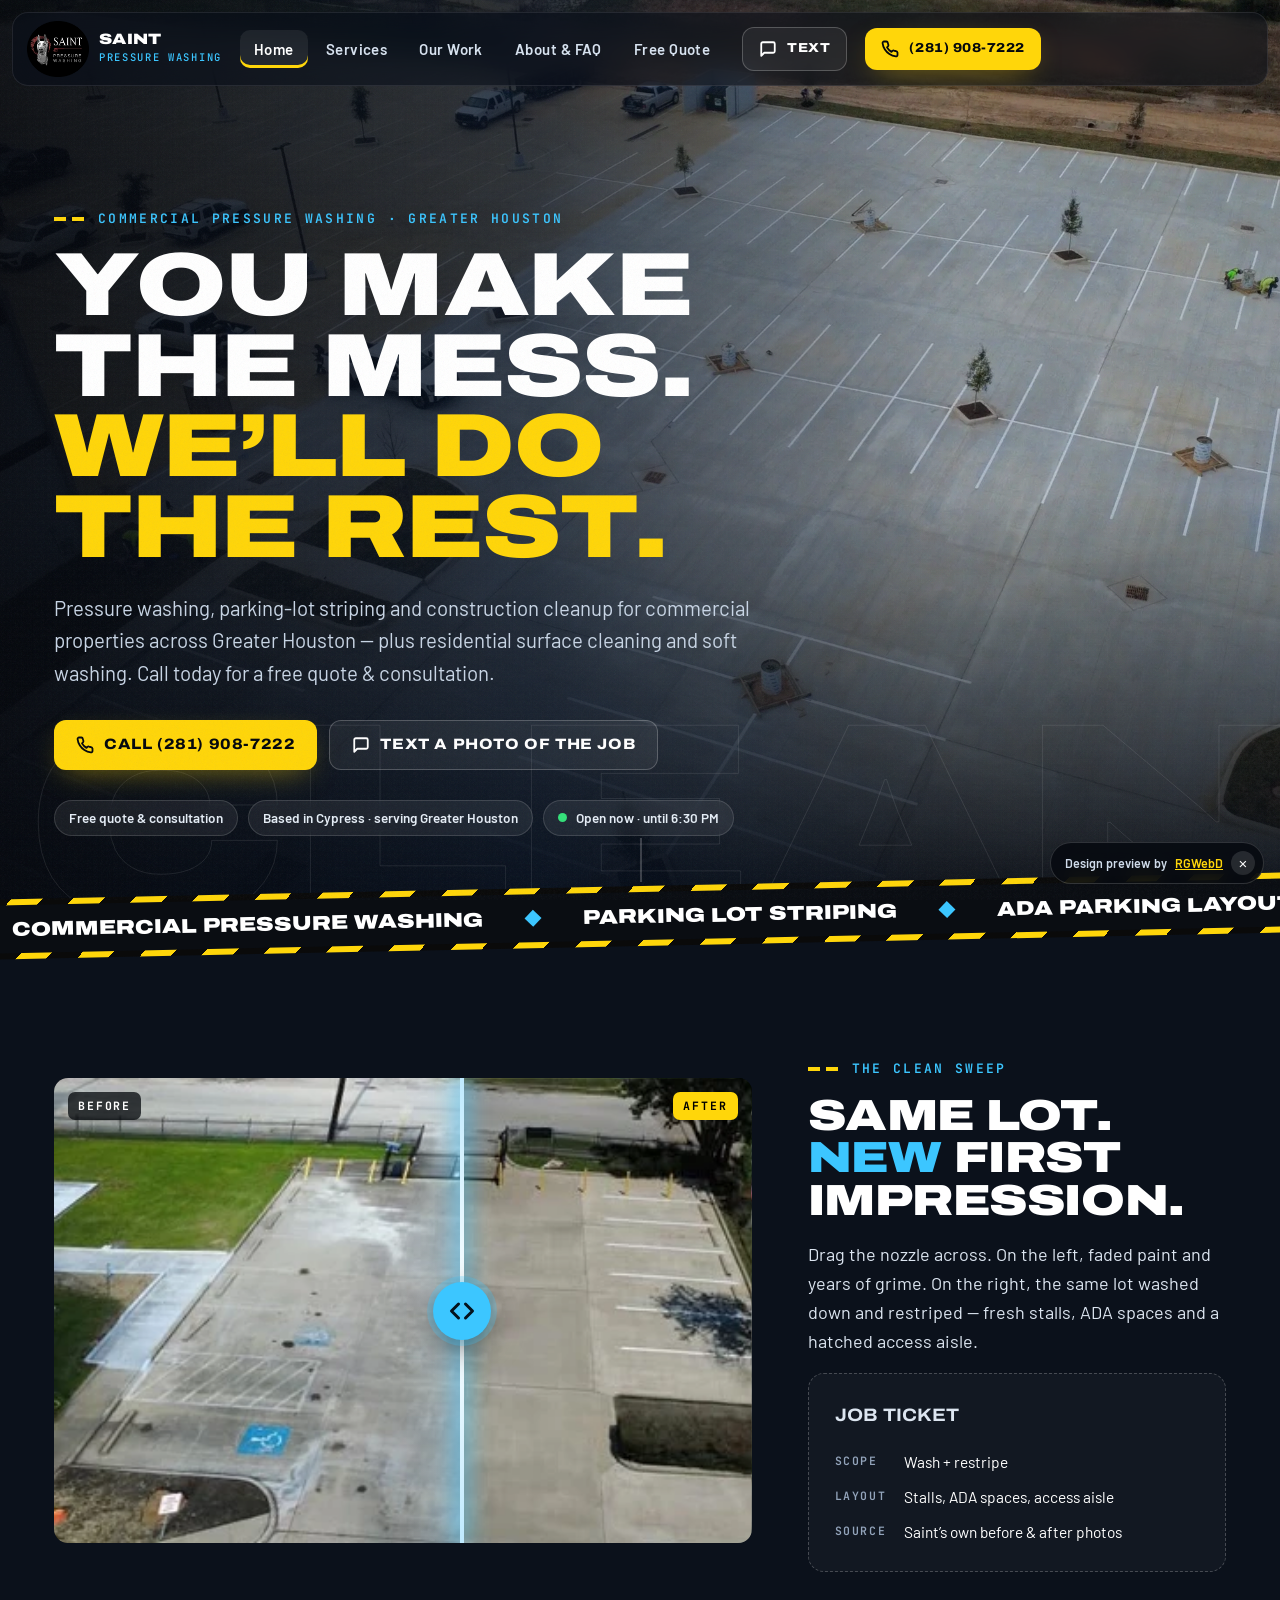
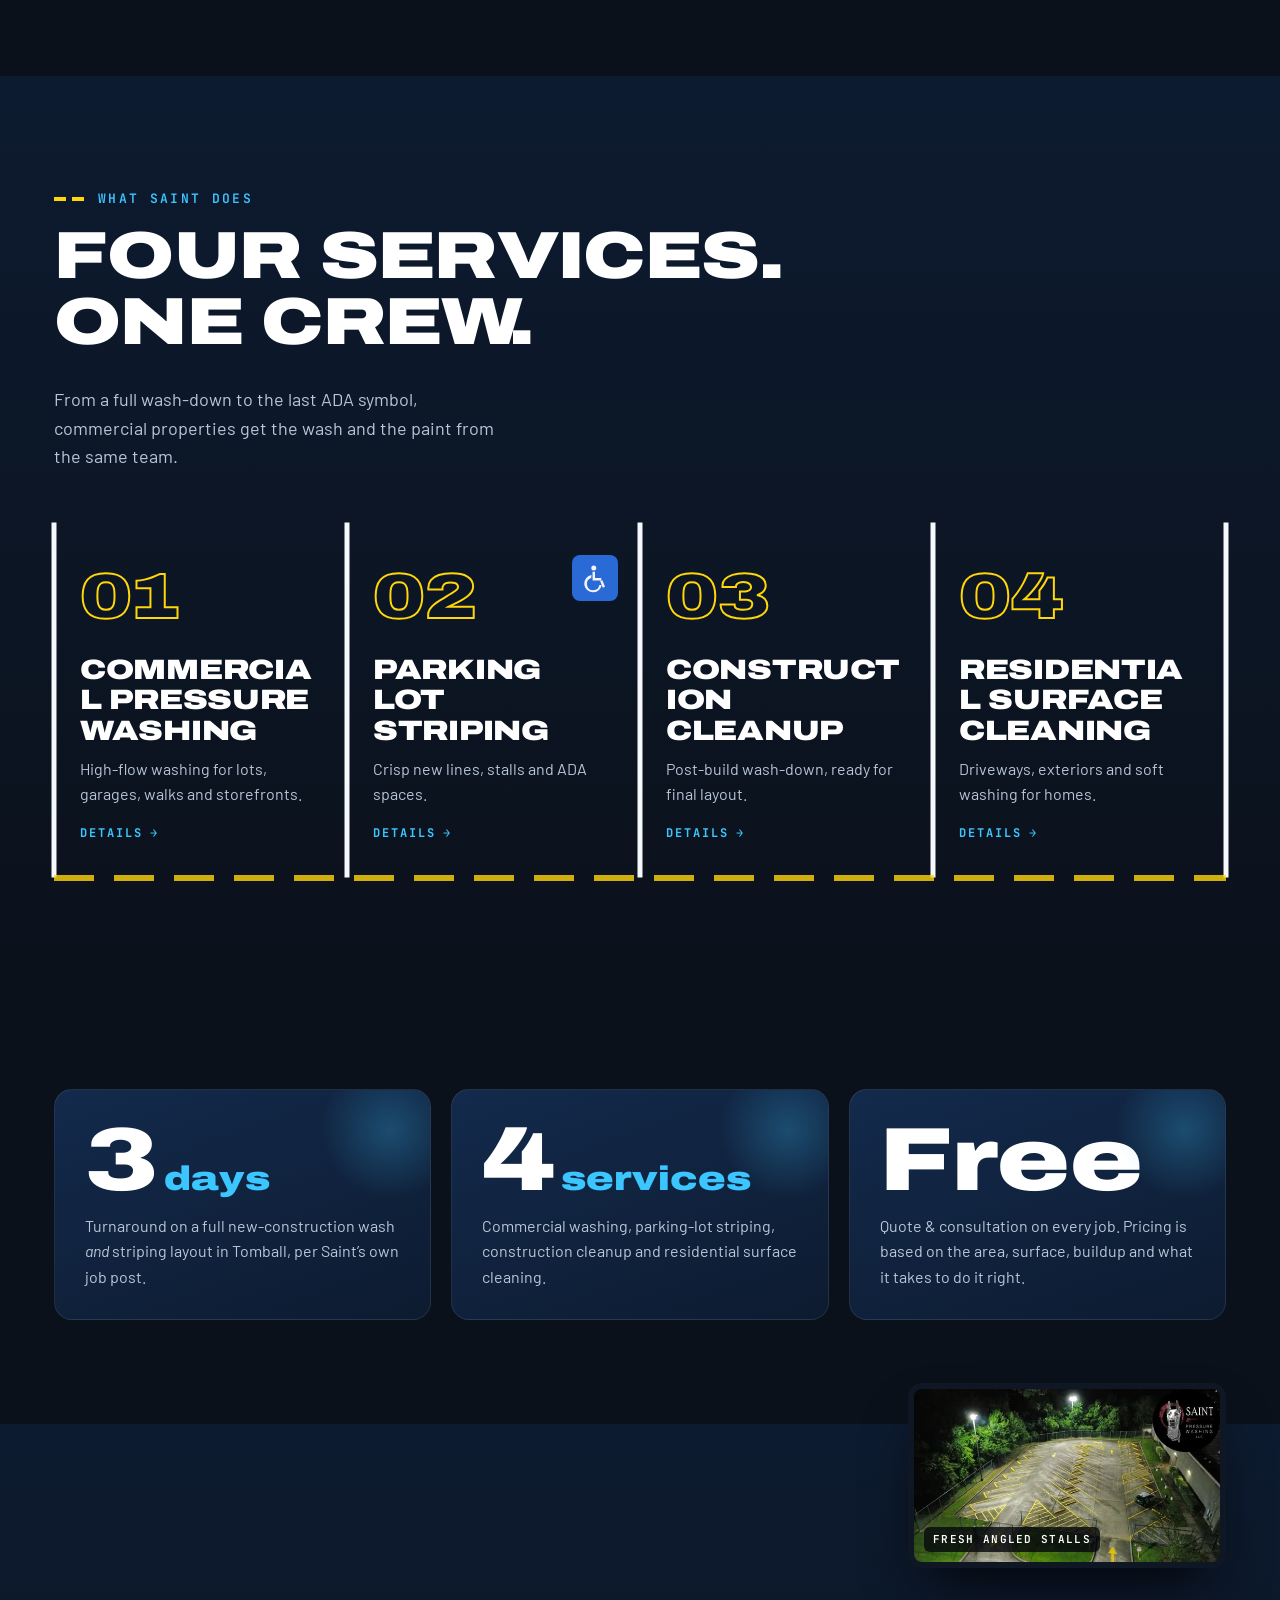
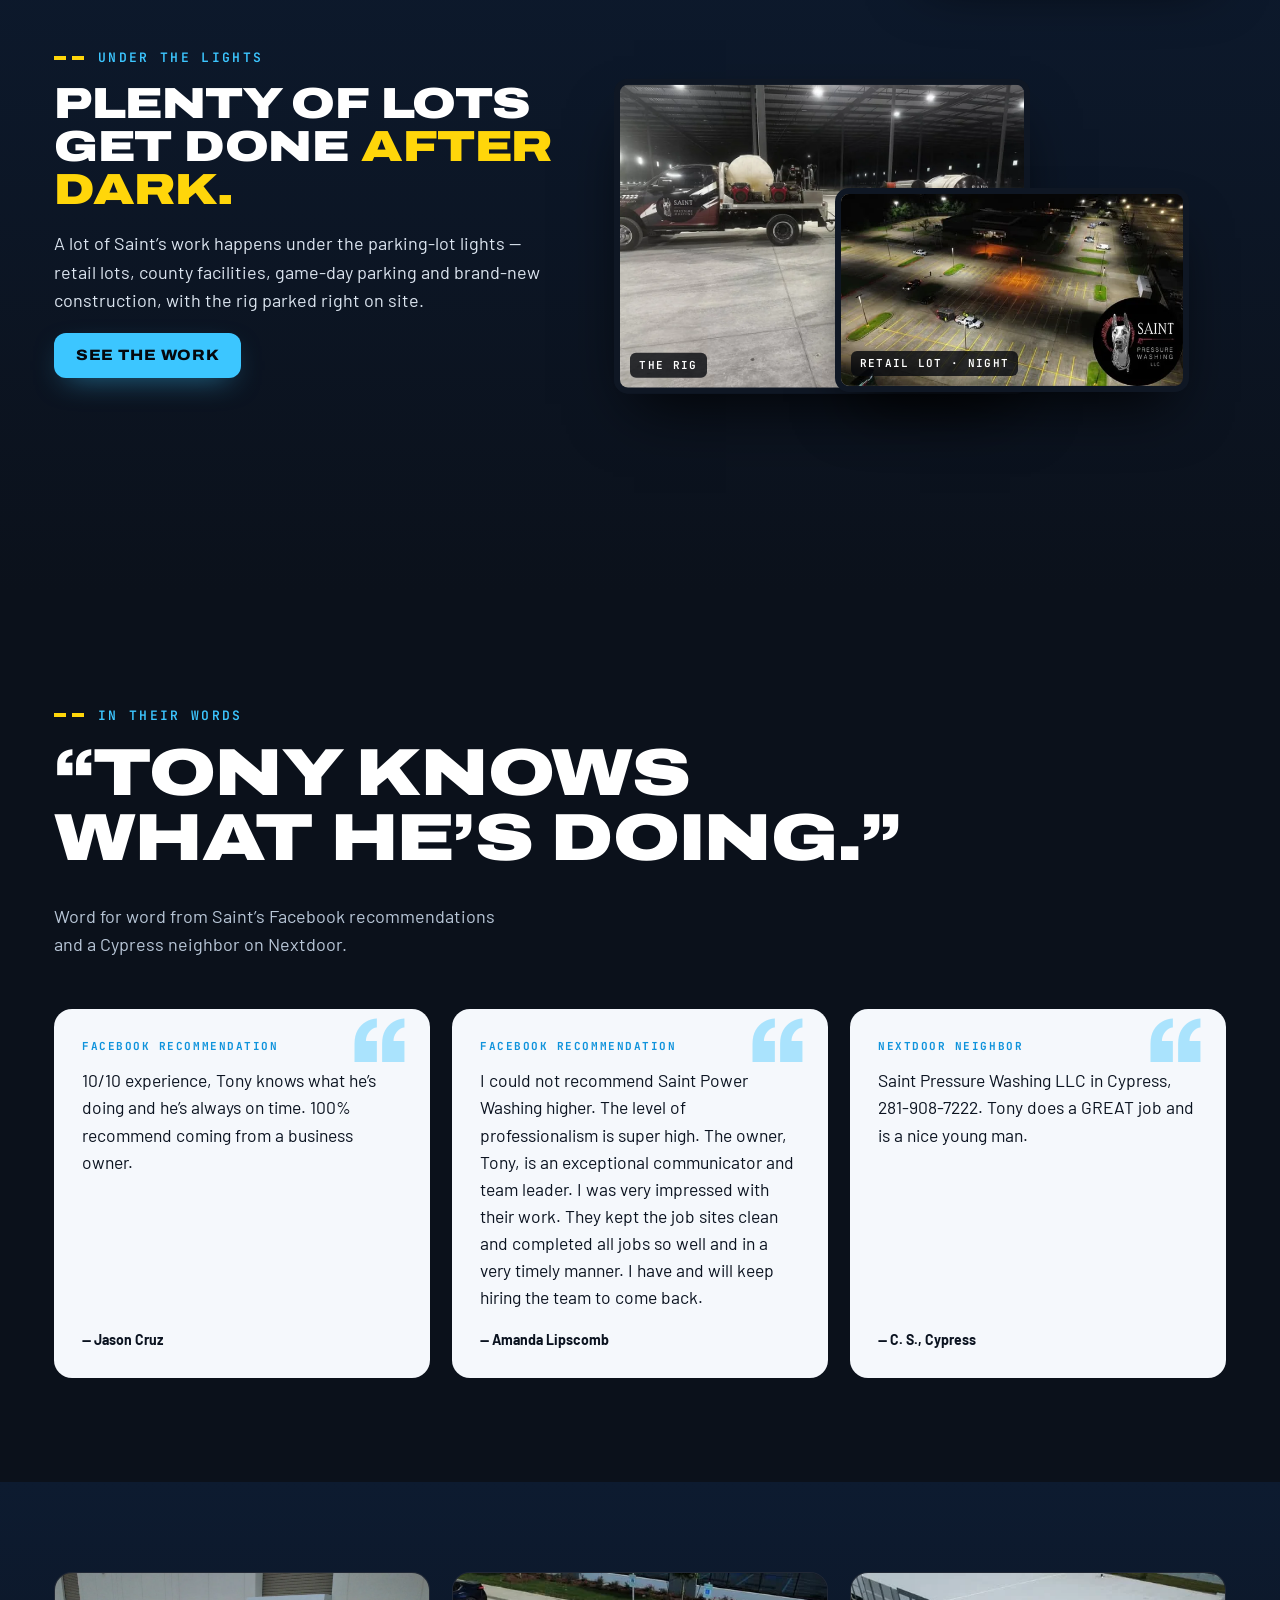
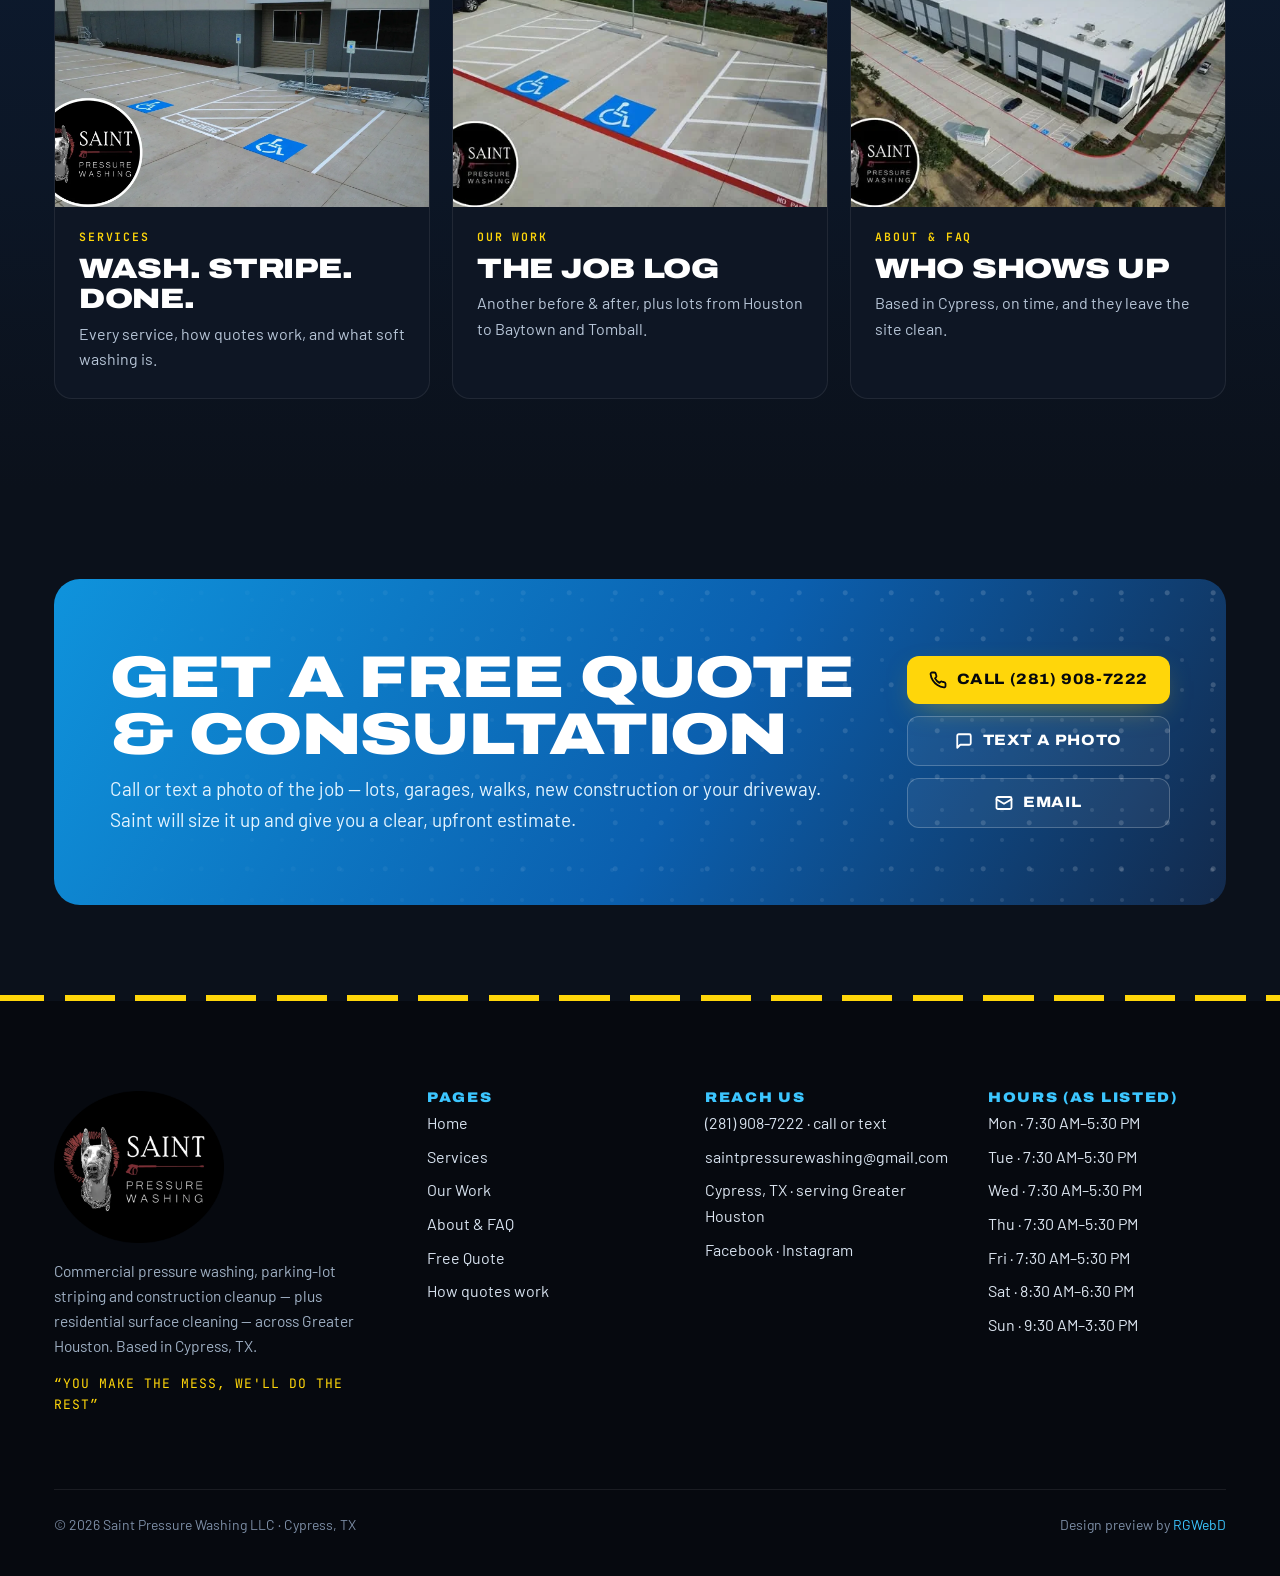
==== commit 5d867a5e: "Hero crop, layout fixes, honest review labels" ====
--- a/docs/index.html
+++ b/docs/index.html
@@ -20,17 +20,17 @@
 <main id="main">
 <div class="loader" aria-hidden="true"><svg viewBox="0 0 420 150"><line class="y" x1="10" y1="10" x2="10" y2="110" pathLength="1" style="animation-delay:0s"/><line x1="110" y1="10" x2="110" y2="110" pathLength="1" style="animation-delay:.12s"/><line x1="210" y1="10" x2="210" y2="110" pathLength="1" style="animation-delay:.24s"/><line x1="310" y1="10" x2="310" y2="110" pathLength="1" style="animation-delay:.36s"/><line class="y" x1="410" y1="10" x2="410" y2="110" pathLength="1" style="animation-delay:.48s"/><line class="y" x1="10" y1="110" x2="410" y2="110" pathLength="1" style="animation-delay:.6s"/><text x="210" y="146" text-anchor="middle">SAINT</text></svg></div>
 <section class="hero" aria-label="Intro">
-<div class="bg" aria-hidden="true"><div class="grime"><picture><source media="(max-width:600px)" srcset="img/hero-lot-m.webp"><img src="img/hero-lot.webp" width="2200" height="1238" alt="" fetchpriority="high"></picture></div>
-<div class="clean"><picture><source media="(max-width:600px)" srcset="img/hero-lot-m.webp"><img src="img/hero-lot.webp" width="2200" height="1238" alt=""></picture></div><div class="washline"></div></div>
+<div class="bg" aria-hidden="true"><picture><source media="(max-width:600px)" srcset="img/hero-lot-m.webp"><img src="img/hero-lot.webp" width="1960" height="1440" alt="" fetchpriority="high"></picture>
+<div class="grime"></div><div class="washline"></div></div>
 <div class="shade"></div><div class="bigtype" aria-hidden="true">CLEAN</div>
 <div class="wrap in">
 <span class="eyebrow">Commercial pressure washing · Greater Houston</span>
-<h1 aria-label="You make the mess. We'll do the rest."><span class="jet" aria-hidden="true">You make</span><span class="jet" aria-hidden="true">the mess.</span><span class="jet y" aria-hidden="true">We’ll do the rest.</span></h1>
+<h1 aria-label="You make the mess. We'll do the rest."><span class="jet" aria-hidden="true">You make</span><span class="jet" aria-hidden="true">the mess.</span><span class="jet y" aria-hidden="true">We’ll do</span><span class="jet y" aria-hidden="true">the rest.</span></h1>
 <p class="lede">Pressure washing, parking-lot striping and construction cleanup for commercial properties across Greater Houston — plus residential surface cleaning and soft washing. Call today for a free quote &amp; consultation.</p>
 <div class="ctas"><a class="btn mag" href="tel:+12819087222"><svg viewBox="0 0 24 24" fill="none" stroke="currentColor" stroke-width="2.4" stroke-linecap="round" stroke-linejoin="round" aria-hidden="true"><path d="M22 16.9v3a2 2 0 0 1-2.2 2 19.8 19.8 0 0 1-8.6-3.1 19.5 19.5 0 0 1-6-6A19.8 19.8 0 0 1 2.1 4.2 2 2 0 0 1 4.1 2h3a2 2 0 0 1 2 1.7c.1.9.4 1.8.7 2.7a2 2 0 0 1-.5 2.1L8 9.8a16 16 0 0 0 6 6l1.3-1.3a2 2 0 0 1 2.1-.4c.9.3 1.8.6 2.7.7a2 2 0 0 1 1.7 2z"/></svg>Call (281) 908-7222</a><a class="btn ghost" href="sms:+12819087222"><svg viewBox="0 0 24 24" fill="none" stroke="currentColor" stroke-width="2.4" stroke-linecap="round" stroke-linejoin="round" aria-hidden="true"><path d="M21 15a2 2 0 0 1-2 2H7l-4 4V5a2 2 0 0 1 2-2h14a2 2 0 0 1 2 2z"/></svg>Text a photo of the job</a></div>
 <div class="chips"><span class="chip">Free quote &amp; consultation</span><span class="chip">Based in Cypress · serving Greater Houston</span><span class="chip" data-live><span class="dot"></span><span class="t">Hours as listed</span></span></div>
 </div><div class="scrollcue" aria-hidden="true"></div></section>
-<div class="tape" aria-hidden="true"><div class="track"><div class="run"><span>Commercial pressure washing</span><span>Parking lot striping</span><span>ADA parking layout</span><span>Construction cleanup</span><span>Soft washing</span><span>Free quote & consultation</span></div><div class="run"><span>Commercial pressure washing</span><span>Parking lot striping</span><span>ADA parking layout</span><span>Construction cleanup</span><span>Soft washing</span><span>Free quote & consultation</span></div></div></div>
+<div class="tapewrap"><div class="tape" aria-hidden="true"><div class="track"><div class="run"><span>Commercial pressure washing</span><span>Parking lot striping</span><span>ADA parking layout</span><span>Construction cleanup</span><span>Soft washing</span><span>Free quote & consultation</span></div><div class="run"><span>Commercial pressure washing</span><span>Parking lot striping</span><span>ADA parking layout</span><span>Construction cleanup</span><span>Soft washing</span><span>Free quote & consultation</span></div></div></div></div>
 
 <section class="sec"><div class="wrap sweep">
 <div class="rv"><div class="ba" style="--p:50%">
@@ -59,7 +59,7 @@
 </div></div></section>
 
 <section class="sec alt"><div class="wrap night">
-<div class="rv"><span class="eyebrow">Under the lights</span><h2>Plenty of lots get done <span class="y">after dark.</span></h2><p>Saint’s rig and crew show up for commercial lots of every size — and a lot of their work is shot under the parking-lot lights. Retail lots, county facilities, game-day parking and brand-new construction.</p>
+<div class="rv"><span class="eyebrow">Under the lights</span><h2>Plenty of lots get done <span class="y">after dark.</span></h2><p>A lot of Saint’s work happens under the parking-lot lights — retail lots, county facilities, game-day parking and brand-new construction, with the rig parked right on site.</p>
 <a class="btn water" href="work.html">See the work</a></div>
 <div class="collage">
 <figure class="c2 rv" data-px=".05"><img src="img/f05.webp" width="590" height="332" alt="Fenced lot at night with fresh yellow angled stalls" loading="lazy" decoding="async"><figcaption>Fresh angled stalls</figcaption></figure>
@@ -67,7 +67,7 @@
 <figure class="c3 rv d2" data-px=".03"><img src="img/f01.webp" width="590" height="332" alt="A large commercial lot under the lights at night, newly striped in yellow" loading="lazy" decoding="async"><figcaption>Retail lot · night</figcaption></figure>
 </div></div></section>
 
-<section class="sec"><div class="wrap"><div class="head"><div class="rv"><span class="eyebrow">In their words</span><h2>“Tony knows what he’s doing.”</h2></div><p class="rv d1">Word for word from Saint’s Facebook recommendations and a Cypress neighbor on Nextdoor.</p></div><div class="quotes"><figure class="quote rv d0"><div class="st" aria-hidden="true">★★★★★</div><blockquote>10/10 experience, Tony knows what he’s doing and he’s always on time. 100% recommend coming from a business owner.</blockquote><figcaption>Jason Cruz<span>Facebook recommendation</span></figcaption></figure><figure class="quote rv d1"><div class="st" aria-hidden="true">★★★★★</div><blockquote>I could not recommend Saint Power Washing higher. The level of professionalism is super high. The owner, Tony, is an exceptional communicator and team leader. I was very impressed with their work. They kept the job sites clean and completed all jobs so well and in a very timely manner. I have and will keep hiring the team to come back.</blockquote><figcaption>Amanda Lipscomb<span>Facebook recommendation</span></figcaption></figure><figure class="quote rv d2"><div class="st" aria-hidden="true">★★★★★</div><blockquote>Saint Pressure Washing LLC in Cypress, 281-908-7222. Tony does a GREAT job and is a nice young man.</blockquote><figcaption>C. S., Cypress<span>Nextdoor neighbor</span></figcaption></figure></div></div></section>
+<section class="sec"><div class="wrap"><div class="head"><div class="rv"><span class="eyebrow">In their words</span><h2>“Tony knows what he’s doing.”</h2></div><p class="rv d1">Word for word from Saint’s Facebook recommendations and a Cypress neighbor on Nextdoor.</p></div><div class="quotes"><figure class="quote rv d0"><div class="st">Facebook recommendation</div><blockquote>10/10 experience, Tony knows what he’s doing and he’s always on time. 100% recommend coming from a business owner.</blockquote><figcaption>— Jason Cruz</figcaption></figure><figure class="quote rv d1"><div class="st">Facebook recommendation</div><blockquote>I could not recommend Saint Power Washing higher. The level of professionalism is super high. The owner, Tony, is an exceptional communicator and team leader. I was very impressed with their work. They kept the job sites clean and completed all jobs so well and in a very timely manner. I have and will keep hiring the team to come back.</blockquote><figcaption>— Amanda Lipscomb</figcaption></figure><figure class="quote rv d2"><div class="st">Nextdoor neighbor</div><blockquote>Saint Pressure Washing LLC in Cypress, 281-908-7222. Tony does a GREAT job and is a nice young man.</blockquote><figcaption>— C. S., Cypress</figcaption></figure></div></div></section>
 
 <section class="sec tight alt"><div class="wrap"><div class="teasers">
 <a class="tcard tilt rv" href="services.html"><div class="ph"><img src="img/ada-stripes.webp" width="1600" height="900" alt="Fresh ADA parking layout" loading="lazy" decoding="async"></div><div class="tx"><span class="k">Services</span><h3>Wash. Stripe. Done.</h3><p>Every service, how quotes work, and what soft washing is.</p></div></a>
--- a/docs/assets/site.css
+++ b/docs/assets/site.css
@@ -48,20 +48,18 @@
 /* hero (home) */
 .hero{position:relative;min-height:100svh;display:flex;align-items:flex-end;overflow:hidden;background:var(--ink)}
 .hero .bg{position:absolute;inset:0}
-.hero .bg img{width:100%;height:100%;object-fit:cover;object-position:50% 60%;animation:kb 22s ease-out both}
-.hero .bg .grime{position:absolute;inset:0;filter:grayscale(.85) sepia(.5) brightness(.45) contrast(1.1)}
-.hero .bg .clean{position:absolute;inset:0;clip-path:inset(0 100% 0 0);animation:washpass 2.2s cubic-bezier(.7,0,.25,1) .5s forwards}
-.hero .bg .clean img{animation:kb 22s ease-out both}
+.hero .bg picture{position:absolute;inset:0}.hero .bg img{width:100%;height:100%;object-fit:cover;object-position:50% 60%;animation:kb 22s ease-out both}
+.hero .bg .grime{position:absolute;inset:0;-webkit-backdrop-filter:grayscale(.85) sepia(.55) brightness(.42) contrast(1.1);backdrop-filter:grayscale(.85) sepia(.55) brightness(.42) contrast(1.1);clip-path:inset(0 0 0 0);animation:washpass 2.2s cubic-bezier(.7,0,.25,1) .5s forwards}
 .hero .washline{position:absolute;top:-10%;bottom:-10%;width:140px;left:-140px;background:linear-gradient(90deg,transparent,rgba(191,234,255,.0) 30%,rgba(191,234,255,.55) 70%,rgba(255,255,255,.9) 82%,transparent);filter:blur(6px);mix-blend-mode:screen;animation:washbar 2.2s cubic-bezier(.7,0,.25,1) .5s forwards;pointer-events:none}
-@keyframes washpass{to{clip-path:inset(0 0 0 0)}}
+@keyframes washpass{to{clip-path:inset(0 0 0 100%)}}
 @keyframes washbar{0%{left:-140px;opacity:1}92%{opacity:1}100%{left:100%;opacity:0}}
 @keyframes kb{from{transform:scale(1.14)}to{transform:scale(1.02)}}
 .hero .shade{position:absolute;inset:0;background:linear-gradient(90deg,rgba(6,9,15,.92) 0%,rgba(8,18,34,.72) 42%,rgba(8,18,34,.15) 75%),linear-gradient(0deg,rgba(6,9,15,.95) 0%,transparent 45%)}
 .hero .in{position:relative;z-index:2;width:100%;padding-top:140px;padding-bottom:64px}
-.hero h1{font-size:clamp(46px,8.4vw,128px);line-height:.9;margin-bottom:26px;max-width:12ch}
+.hero h1{font-size:clamp(44px,min(7vw,11.2vh),110px);line-height:.9;margin-bottom:24px;max-width:12ch}
 .jet{display:block;position:relative;clip-path:inset(-10% 100% -10% 0)}
 .ready .jet{animation:jetreveal 1.05s cubic-bezier(.65,0,.3,1) forwards}
-.ready .jet:nth-child(2){animation-delay:.32s}.ready .jet:nth-child(3){animation-delay:.64s}
+.ready .jet:nth-child(2){animation-delay:.25s}.ready .jet:nth-child(3){animation-delay:.5s}.ready .jet:nth-child(4){animation-delay:.75s}
 .jet:after{content:"";position:absolute;top:8%;bottom:8%;width:5px;right:100%;background:var(--mist);box-shadow:0 0 18px 6px rgba(60,198,255,.8),0 0 50px 12px rgba(60,198,255,.35);border-radius:4px;opacity:0}
 .ready .jet:after{animation:nozzle 1.05s cubic-bezier(.65,0,.3,1) forwards;animation-delay:inherit}
 @keyframes jetreveal{to{clip-path:inset(-10% -2% -10% 0)}}
@@ -91,14 +89,15 @@
 .frame .tag{position:absolute;right:20px;bottom:20px;font:600 11.5px/1 var(--fm);letter-spacing:.14em;text-transform:uppercase;background:rgba(5,8,13,.78);color:#fff;padding:9px 11px;border-radius:8px;backdrop-filter:blur(6px)}
 .phero .outline{position:absolute;left:-1vw;bottom:-2.6vw;font:900 15vw/.8 var(--fd);font-stretch:125%;color:transparent;-webkit-text-stroke:1px rgba(255,255,255,.06);pointer-events:none;white-space:nowrap}
 /* marquee */
-.tape{background:repeating-linear-gradient(-45deg,var(--stripe) 0 22px,#0a0a0a 22px 44px);padding:6px 0;transform:rotate(-1.2deg);margin:-14px -10px 0;position:relative;z-index:5}
+.tapewrap{overflow:hidden;padding:14px 0;margin:-28px 0 -14px;position:relative;z-index:5}
+.tape{background:repeating-linear-gradient(-45deg,var(--stripe) 0 22px,#0a0a0a 22px 44px);padding:6px 0;transform:rotate(-1.2deg);margin:0 -10px;position:relative}
 .tape .track{background:#0a0d12;overflow:hidden;display:flex}
 .tape .run{display:flex;flex:none;gap:0;animation:mq 34s linear infinite;padding:14px 0}
 .tape span{font:900 20px/1 var(--fd);font-stretch:125%;text-transform:uppercase;color:#fff;padding:0 22px;white-space:nowrap;display:flex;align-items:center;gap:44px}
 .tape span:after{content:"";width:12px;height:12px;background:var(--water);transform:rotate(45deg)}
 @keyframes mq{to{transform:translateX(-100%)}}
 section{position:relative}
-.sec{padding:120px 0}
+.sec{padding:104px 0}
 .sec.tight{padding:90px 0}
 .sec.alt{background:linear-gradient(180deg,var(--navy),var(--asph))}
 .head{display:flex;justify-content:space-between;align-items:flex-end;gap:30px;margin-bottom:50px;flex-wrap:wrap}
@@ -121,7 +120,7 @@
 .ticket dt{font:600 11.5px/1.9 var(--fm);letter-spacing:.14em;text-transform:uppercase;color:var(--mute)}
 .ticket dd{margin:0;color:#fff}
 /* stalls (services) */
-.stalls{display:grid;grid-template-columns:repeat(4,1fr);position:relative;border-top:4px solid transparent}
+.stalls{display:grid;grid-template-columns:repeat(4,minmax(0,1fr));position:relative;border-top:4px solid transparent}
 .stall{position:relative;padding:40px 26px 34px;min-height:330px;display:flex;flex-direction:column;text-decoration:none;color:inherit;transition:background .35s}
 .stall:hover{background:rgba(255,255,255,.035)}
 .stall svg.lines{position:absolute;inset:0;width:100%;height:100%;overflow:visible;pointer-events:none}
@@ -159,7 +158,7 @@
 .quote blockquote{margin:0 0 20px;font-size:17.5px;line-height:1.55;flex:1}
 .quote figcaption{font:700 14px var(--fb);display:flex;flex-direction:column;gap:2px}
 .quote figcaption span{font:500 11.5px var(--fm);letter-spacing:.1em;text-transform:uppercase;color:#4a5b72}
-.quote .st{color:#e0a800;letter-spacing:2px;font-size:15px;margin-bottom:10px}
+.quote .st{font:700 11px var(--fm);letter-spacing:.14em;text-transform:uppercase;color:var(--water2);margin-bottom:14px}
 /* teasers */
 .teasers{display:grid;grid-template-columns:repeat(3,1fr);gap:22px}
 .tcard{position:relative;border-radius:18px;overflow:hidden;text-decoration:none;color:#fff;background:#0e1624;border:1px solid rgba(255,255,255,.08);transform-style:preserve-3d;transition:transform .2s,box-shadow .3s;display:flex;flex-direction:column}
@@ -267,7 +266,7 @@
 .fbase{display:flex;justify-content:space-between;gap:20px;flex-wrap:wrap;margin-top:60px;padding-top:24px;border-top:1px solid rgba(255,255,255,.08);font-size:14px;color:#7d8ea6}
 .fbase a{color:var(--water)}
 .mbar{display:none}
-.pill{position:fixed;left:16px;bottom:16px;z-index:95;display:flex;align-items:center;gap:8px;padding:8px 8px 8px 14px;border-radius:999px;background:rgba(6,10,17,.88);border:1px solid rgba(255,255,255,.16);font:600 12.5px var(--fb);color:#cfdbea;backdrop-filter:blur(10px)}
+.pill{position:fixed;right:16px;bottom:16px;z-index:95;display:flex;align-items:center;gap:8px;padding:8px 8px 8px 14px;border-radius:999px;background:rgba(6,10,17,.88);border:1px solid rgba(255,255,255,.16);font:600 12.5px var(--fb);color:#cfdbea;backdrop-filter:blur(10px)}
 .pill a{color:var(--stripe)}
 .pill button{width:24px;height:24px;border-radius:50%;border:0;background:rgba(255,255,255,.12);color:#fff;cursor:pointer;font-size:15px;line-height:1}
 .pill.gone{display:none}
@@ -297,7 +296,9 @@
 .stalls,.teasers,.quotes,.vals,.fgrid{grid-template-columns:1fr}.stall{min-height:250px}.gal{columns:1}.qform{grid-template-columns:1fr;padding:24px}
 .mbar{display:flex;position:fixed;left:0;right:0;bottom:0;z-index:96;gap:8px;padding:10px 12px calc(10px + env(safe-area-inset-bottom));background:rgba(6,10,17,.94);border-top:1px solid rgba(255,255,255,.1);transform:translateY(110%);transition:transform .35s}
 .mbar.show{transform:none}.mbar .btn{flex:1;padding:14px 10px}
-.pill{display:none}.mbar.show~.pill:not(.gone){display:flex;bottom:84px;left:12px}
+.pill{display:none}.mbar.show~.pill:not(.gone){display:flex;bottom:84px;right:12px}
 footer{padding-bottom:110px}.cta{border-radius:20px}.lbx{padding:60px 10px}.lbx .pv,.lbx .nx{top:auto;bottom:50px}}
 @media (prefers-reduced-motion:reduce){*,*:before,*:after{animation:none!important;transition:none!important;scroll-behavior:auto!important}
-.rv{opacity:1;transform:none}.jet{clip-path:none}.hero .bg .clean{clip-path:none}.hero .washline{display:none}.loader{display:none}.stall svg.lines line{stroke-dashoffset:0}.timeline .fill{transform:none}}
+.rv{opacity:1;transform:none}.jet{clip-path:none}.hero .bg .grime{display:none}.hero .washline{display:none}.loader{display:none}.stall svg.lines line{stroke-dashoffset:0}.timeline .fill{transform:none}}
+.sweep h2,.night h2{font-size:clamp(30px,3.4vw,46px)}
+h1,h2,h3{overflow-wrap:break-word}
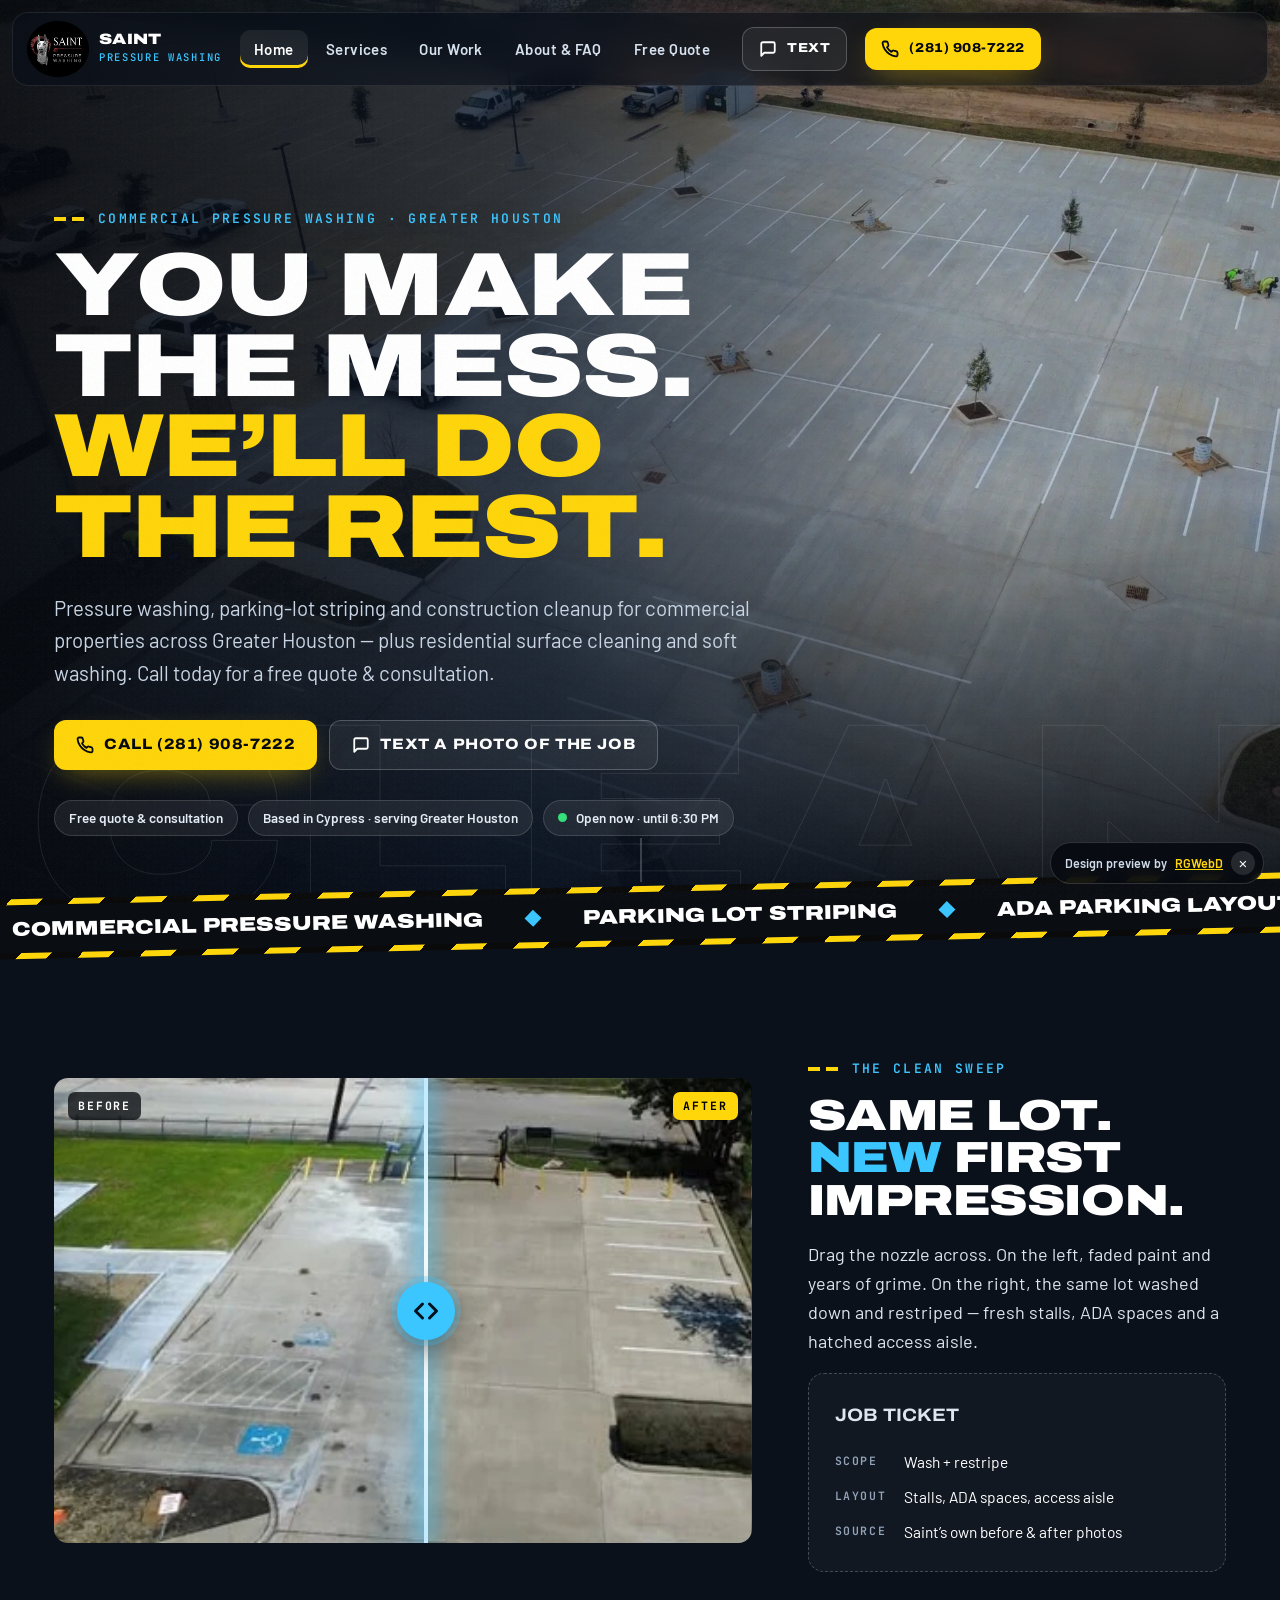
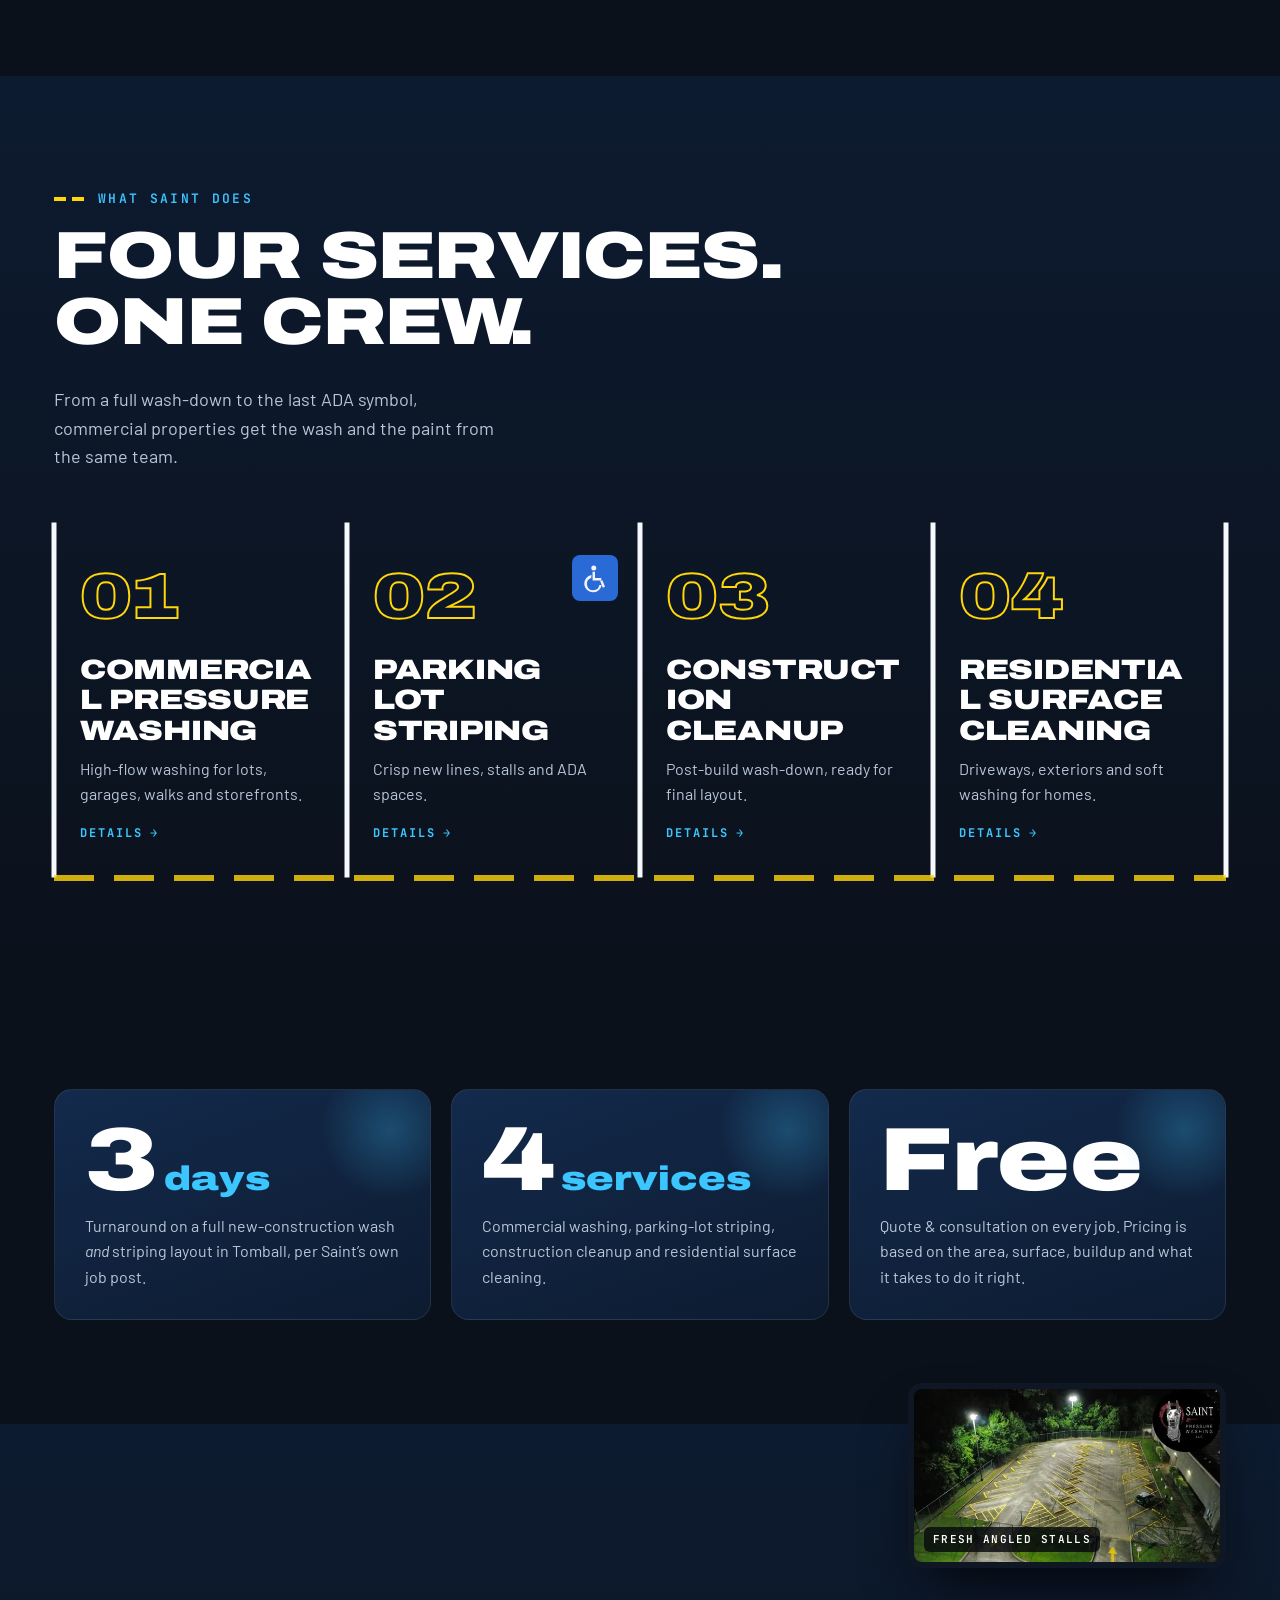
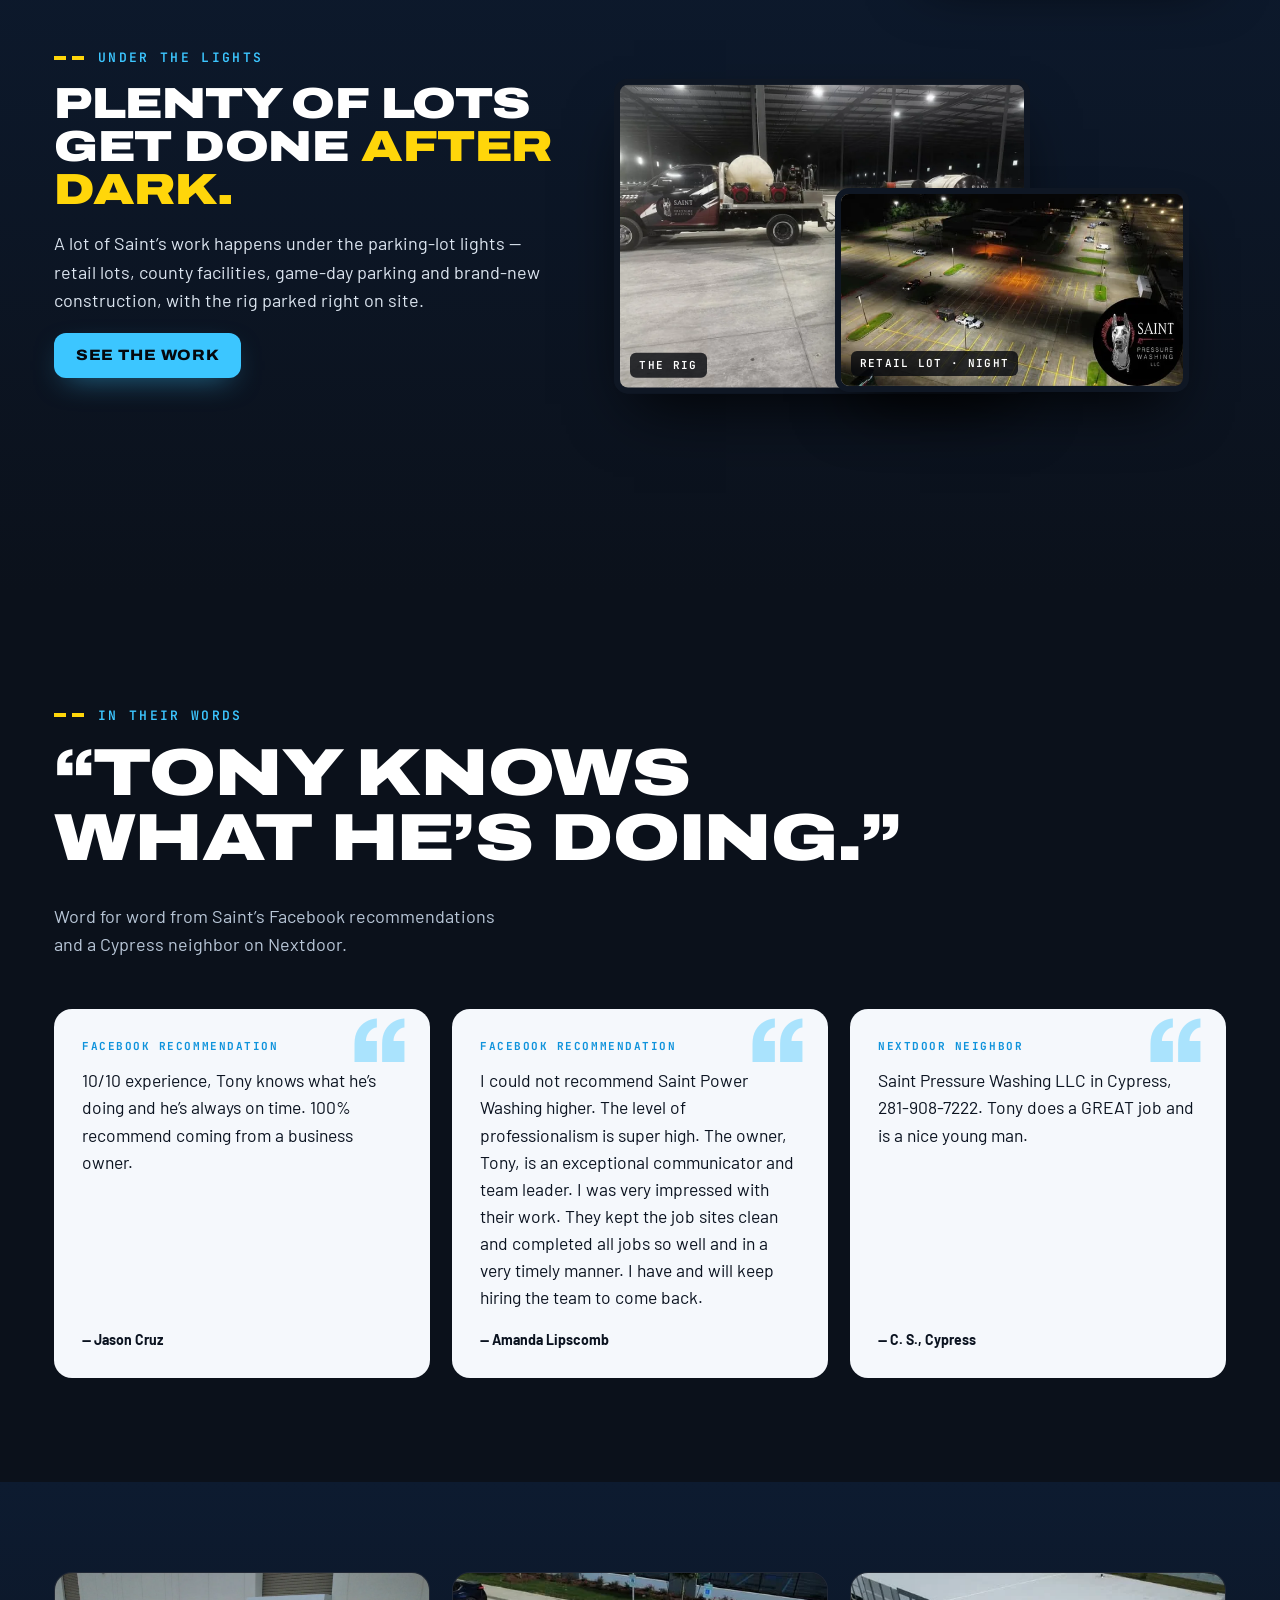
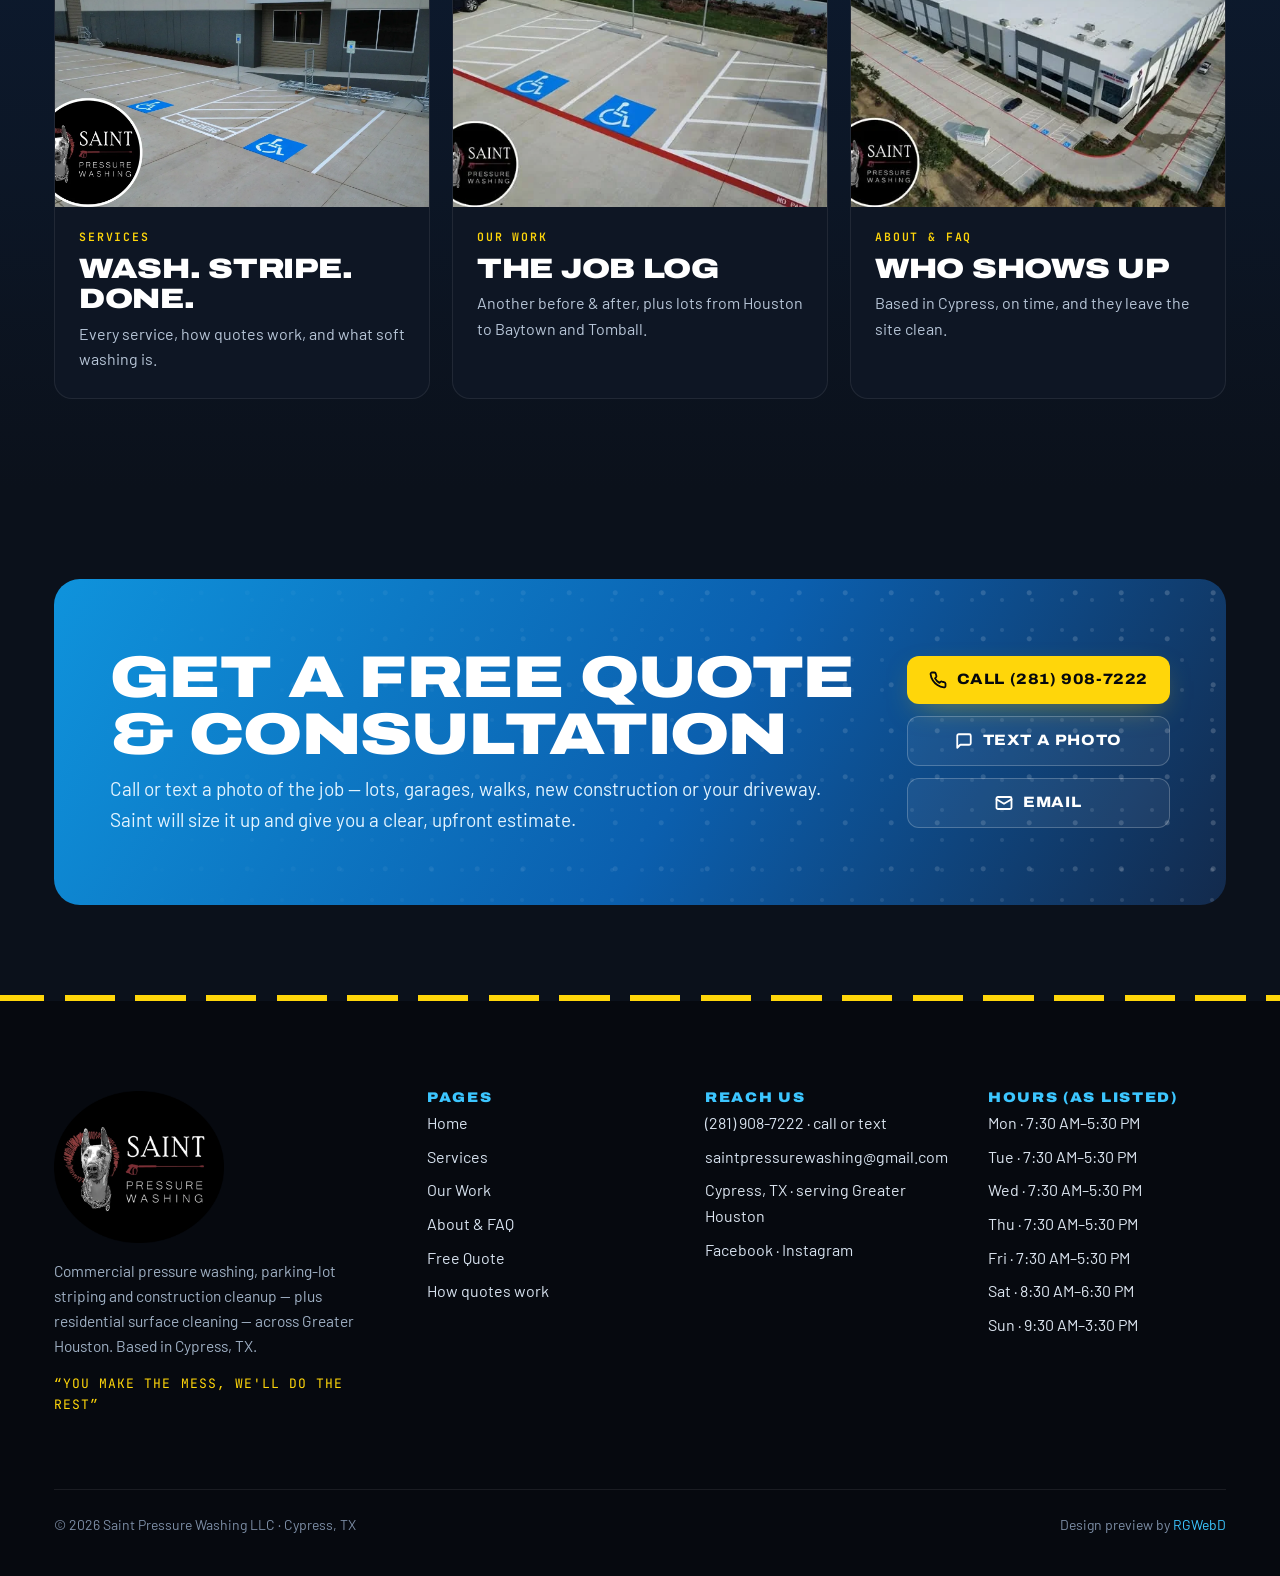
==== commit 5ace6f4d: "Add demo visit tracking" ====
--- a/docs/index.html
+++ b/docs/index.html
@@ -8,6 +8,7 @@
 <link rel="preconnect" href="https://fonts.googleapis.com"><link rel="preconnect" href="https://fonts.gstatic.com" crossorigin>
 <link href="https://fonts.googleapis.com/css2?family=Archivo:wdth,wght@112..125,700..900&family=Barlow:wght@400;500;600;700&family=JetBrains+Mono:wght@500;600;700;800&display=swap" rel="stylesheet">
 <link rel="preload" as="image" href="img/hero-lot.webp" media="(min-width:601px)"><link rel="preload" as="image" href="img/hero-lot-m.webp" media="(max-width:600px)"><link rel="stylesheet" href="assets/site.css?v=1"><script type="application/ld+json">{"@context": "https://schema.org", "@type": "HomeAndConstructionBusiness", "@id": "https://rgwebd.github.io/saintpressurewashing/#business", "name": "Saint Pressure Washing LLC", "description": "Commercial pressure washing servicing the greater Houston area. Call today for a free quote & consultation!", "url": "https://rgwebd.github.io/saintpressurewashing/", "telephone": "+1-281-908-7222", "email": "saintpressurewashing@gmail.com", "slogan": "You make the mess, we'll do the rest", "image": "https://rgwebd.github.io/saintpressurewashing/og.jpg", "logo": "https://rgwebd.github.io/saintpressurewashing/brand/logo-badge-1200.png", "address": {"@type": "PostalAddress", "addressLocality": "Cypress", "addressRegion": "TX", "addressCountry": "US"}, "areaServed": [{"@type": "City", "name": "Houston"}, {"@type": "City", "name": "Cypress"}, {"@type": "City", "name": "Baytown"}, {"@type": "City", "name": "Tomball"}, {"@type": "AdministrativeArea", "name": "Greater Houston"}], "openingHoursSpecification": [{"@type": "OpeningHoursSpecification", "dayOfWeek": ["Monday", "Tuesday", "Wednesday", "Thursday", "Friday"], "opens": "07:30", "closes": "17:30"}, {"@type": "OpeningHoursSpecification", "dayOfWeek": ["Saturday"], "opens": "08:30", "closes": "18:30"}, {"@type": "OpeningHoursSpecification", "dayOfWeek": ["Sunday"], "opens": "09:30", "closes": "15:30"}], "sameAs": ["https://www.facebook.com/SaintPressureWashingLLC", "https://www.instagram.com/saintpressurewashing/", "https://saintpressurewashing.com", "https://nextdoor.com/pages/saint-pressure-washing-llc-cypress-tx/"], "hasOfferCatalog": {"@type": "OfferCatalog", "name": "Services", "itemListElement": [{"@type": "Offer", "itemOffered": {"@type": "Service", "name": "Commercial Pressure Washing", "description": "Commercial pressure washing uses specialized high-flow equipment at the right pressure to remove dirt, algae stains and contaminants — keeping a property clean, safe and professional-looking."}}, {"@type": "Offer", "itemOffered": {"@type": "Service", "name": "Parking Lot Striping", "description": "Parking lot striping applies clear, durable markings that improve traffic flow, maximize space and keep people safe. Proper striping boosts visibility, supports ADA compliance and keeps a property organized and professional."}}, {"@type": "Offer", "itemOffered": {"@type": "Service", "name": "Construction Cleanup", "description": "Post-construction cleaning removes the dust, debris and residue left after building or renovation work, so the site is safe, spotless and ready for the final ADA-compliant parking layout."}}, {"@type": "Offer", "itemOffered": {"@type": "Service", "name": "Residential Surface Cleaning", "description": "Residential pressure washing uses controlled high-pressure cleaning to remove dirt, mold and buildup from your home’s exterior — protecting surfaces and boosting curb appeal. For delicate surfaces, soft washing uses lower pressure with a cleaning agent."}}]}, "review": [{"@type": "Review", "author": {"@type": "Person", "name": "Jason Cruz"}, "reviewBody": "10/10 experience, Tony knows what he’s doing and he’s always on time. 100% recommend coming from a business owner.", "publisher": {"@type": "Organization", "name": "Facebook"}}, {"@type": "Review", "author": {"@type": "Person", "name": "Amanda Lipscomb"}, "reviewBody": "I could not recommend Saint Power Washing higher. The level of professionalism is super high. The owner, Tony, is an exceptional communicator and team leader. I was very impressed with their work. They kept the job sites clean and completed all jobs so well and in a very timely manner. I have and will keep hiring the team to come back.", "publisher": {"@type": "Organization", "name": "Facebook"}}, {"@type": "Review", "author": {"@type": "Person", "name": "C. S., Cypress"}, "reviewBody": "Saint Pressure Washing LLC in Cypress, 281-908-7222. Tony does a GREAT job and is a nice young man.", "publisher": {"@type": "Organization", "name": "Nextdoor"}}]}</script><script type="application/ld+json">{"@context": "https://schema.org", "@type": "BreadcrumbList", "itemListElement": [{"@type": "ListItem", "position": 1, "name": "Home", "item": "https://rgwebd.github.io/saintpressurewashing/"}]}</script>
+<script src="https://cosmiccallers.lovable.app/demo-track.js" data-demo="saintpressurewashing" defer></script>
 </head><body>
 <a class="skip" href="#main">Skip to content</a><div class="prog" aria-hidden="true"></div>
 <header class="nav" role="banner">
--- a/docs/assets/site.css
+++ b/docs/assets/site.css
@@ -49,8 +49,10 @@
 .hero{position:relative;min-height:100svh;display:flex;align-items:flex-end;overflow:hidden;background:var(--ink)}
 .hero .bg{position:absolute;inset:0}
 .hero .bg picture{position:absolute;inset:0}.hero .bg img{width:100%;height:100%;object-fit:cover;object-position:50% 60%;animation:kb 22s ease-out both}
-.hero .bg .grime{position:absolute;inset:0;-webkit-backdrop-filter:grayscale(.85) sepia(.55) brightness(.42) contrast(1.1);backdrop-filter:grayscale(.85) sepia(.55) brightness(.42) contrast(1.1);clip-path:inset(0 0 0 0);animation:washpass 2.2s cubic-bezier(.7,0,.25,1) .5s forwards}
-.hero .washline{position:absolute;top:-10%;bottom:-10%;width:140px;left:-140px;background:linear-gradient(90deg,transparent,rgba(191,234,255,.0) 30%,rgba(191,234,255,.55) 70%,rgba(255,255,255,.9) 82%,transparent);filter:blur(6px);mix-blend-mode:screen;animation:washbar 2.2s cubic-bezier(.7,0,.25,1) .5s forwards;pointer-events:none}
+.hero .bg .grime{position:absolute;inset:0;-webkit-backdrop-filter:grayscale(.85) sepia(.55) brightness(.42) contrast(1.1);backdrop-filter:grayscale(.85) sepia(.55) brightness(.42) contrast(1.1);clip-path:inset(0 0 0 0)}
+.ready .hero .bg .grime{animation:washpass 2.2s cubic-bezier(.7,0,.25,1) .15s forwards}
+.hero .washline{position:absolute;top:-10%;bottom:-10%;width:140px;left:-140px;background:linear-gradient(90deg,transparent,rgba(191,234,255,.0) 30%,rgba(191,234,255,.55) 70%,rgba(255,255,255,.9) 82%,transparent);filter:blur(6px);mix-blend-mode:screen;pointer-events:none}
+.ready .hero .washline{animation:washbar 2.2s cubic-bezier(.7,0,.25,1) .15s forwards}
 @keyframes washpass{to{clip-path:inset(0 0 0 100%)}}
 @keyframes washbar{0%{left:-140px;opacity:1}92%{opacity:1}100%{left:100%;opacity:0}}
 @keyframes kb{from{transform:scale(1.14)}to{transform:scale(1.02)}}
@@ -302,3 +304,14 @@
 .rv{opacity:1;transform:none}.jet{clip-path:none}.hero .bg .grime{display:none}.hero .washline{display:none}.loader{display:none}.stall svg.lines line{stroke-dashoffset:0}.timeline .fill{transform:none}}
 .sweep h2,.night h2{font-size:clamp(30px,3.4vw,46px)}
 h1,h2,h3{overflow-wrap:break-word}
+.phero .grid{grid-template-columns:minmax(0,.92fr) minmax(0,1.08fr)}
+.phero h1{font-size:clamp(40px,5.2vw,76px)}
+.svc{grid-template-columns:minmax(0,1fr) minmax(0,1fr)}
+.svc h2,.two h2{font-size:clamp(32px,4vw,56px)}
+.two{grid-template-columns:minmax(0,1fr) minmax(0,1fr)}
+.sweep.rev{grid-template-columns:minmax(0,.75fr) minmax(0,1.25fr)}
+.way b.sm{font-size:clamp(16px,1.45vw,19px)}
+@media (max-width:860px){.phero .grid,.svc,.two,.sweep.rev{grid-template-columns:minmax(0,1fr)}}
+.cta{grid-template-columns:minmax(0,1.3fr) auto}
+@media (max-width:860px){.cta{grid-template-columns:minmax(0,1fr)}.collage figure{translate:none!important}}
+@media (max-width:600px){.cta h2{font-size:clamp(26px,7.6vw,34px)}.cta .ctas{flex-direction:column}}
